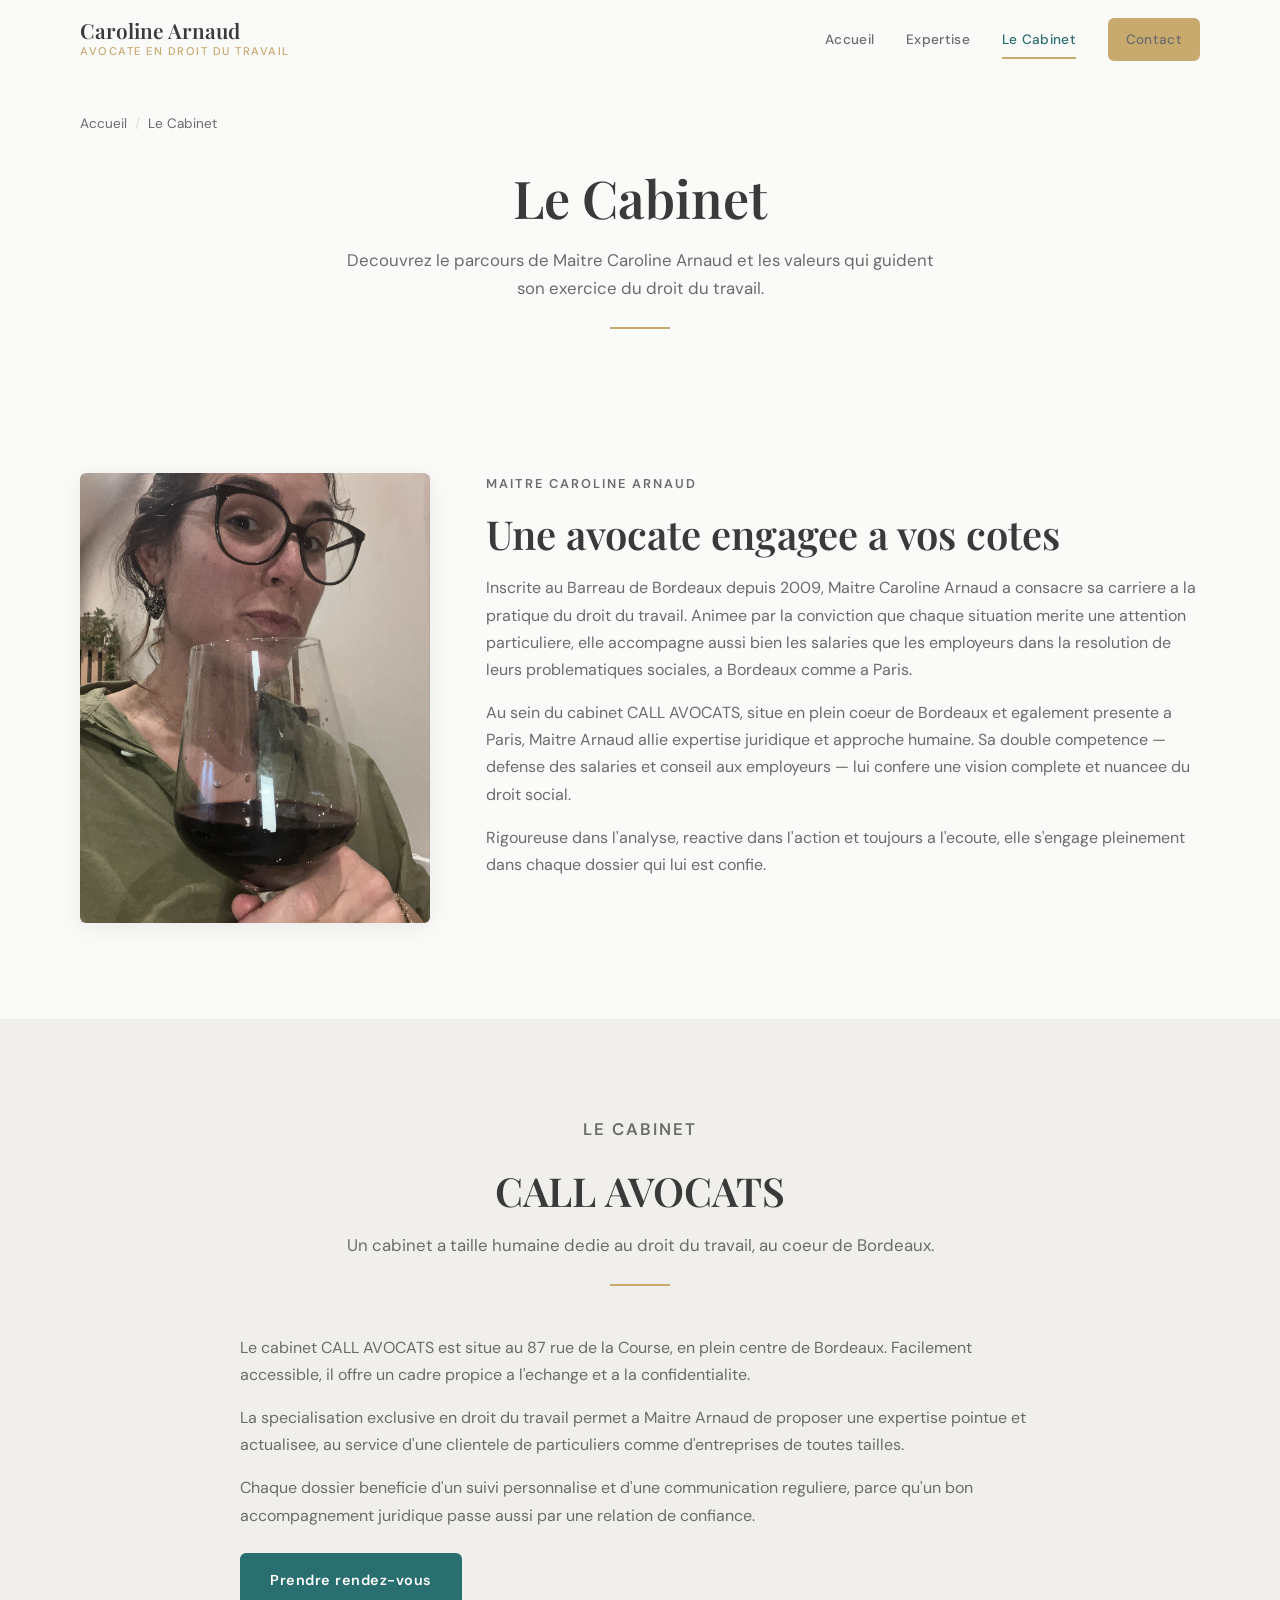
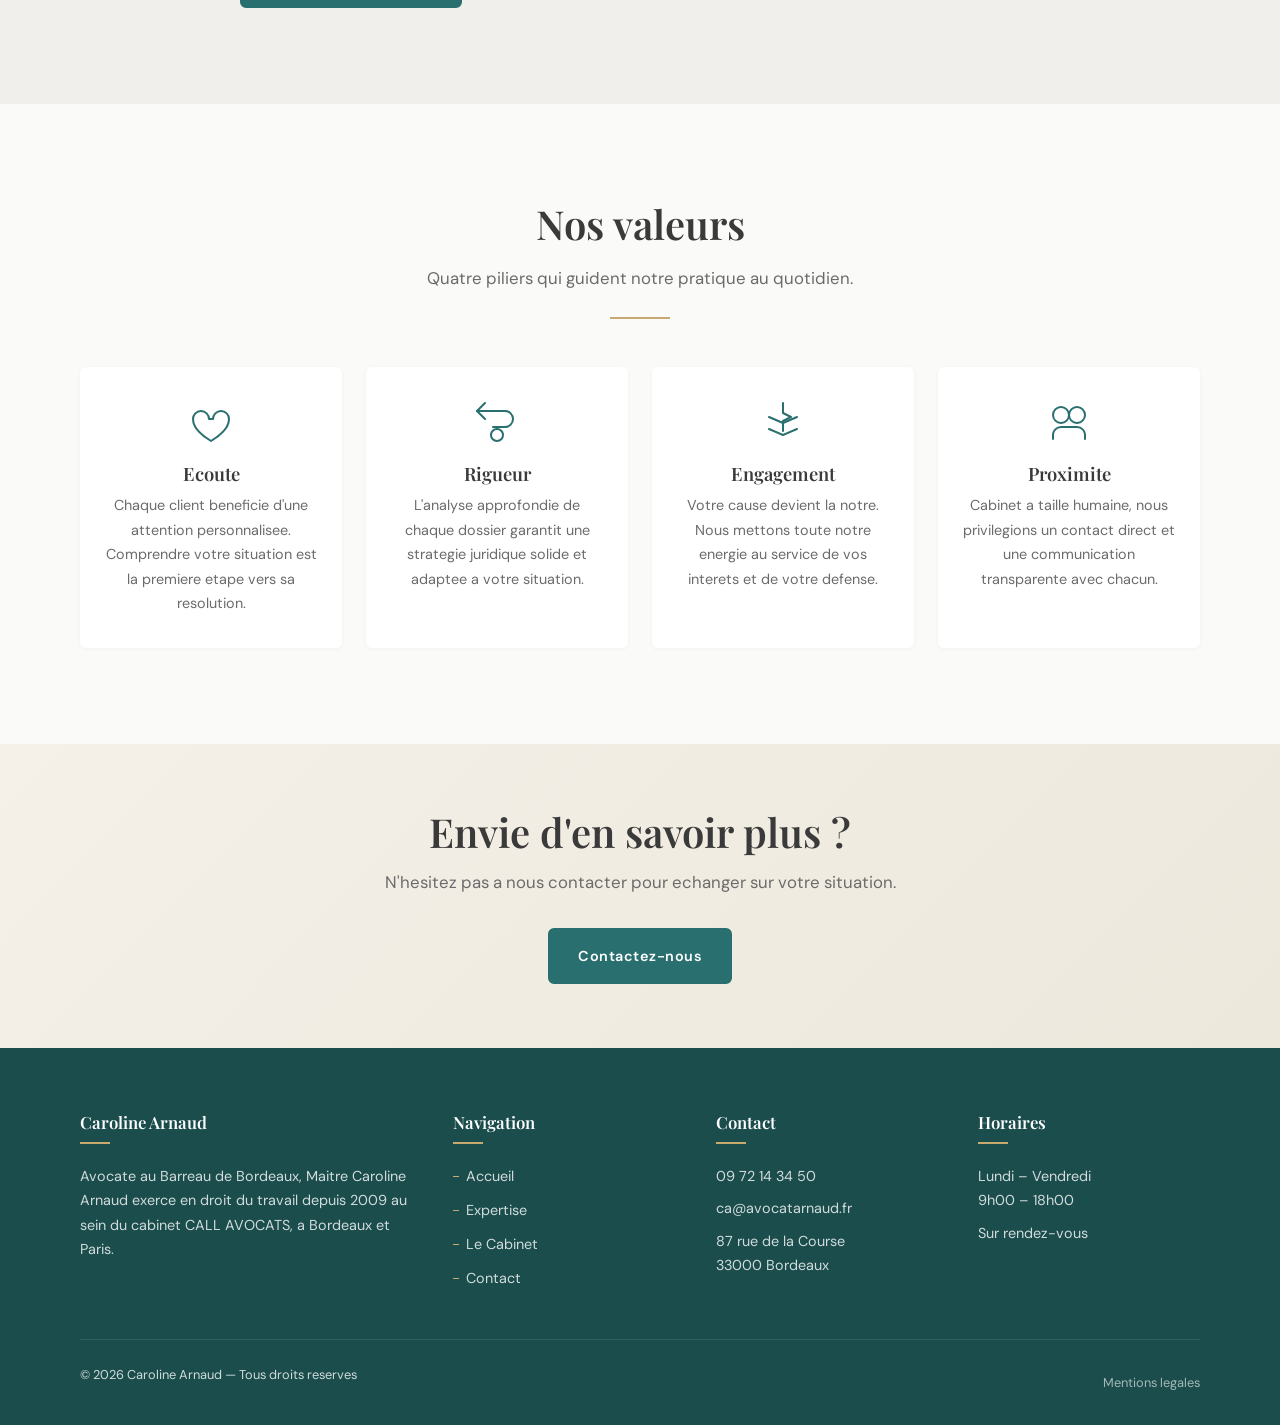
==== cabinet.html @ 1043f203 "feat: complete website for Caroline Arnaud, avocate - 5-page responsive static site (HTML/CSS/JS) - " ====
<!DOCTYPE html>
<html lang="fr">
<head>
  <meta charset="UTF-8">
  <meta name="viewport" content="width=device-width, initial-scale=1.0">
  <meta name="description" content="Decouvrez le cabinet CALL AVOCATS et Maitre Caroline Arnaud, avocate en droit du travail a Bordeaux et Paris depuis 2009.">
  <title>Le Cabinet — Caroline Arnaud | Avocate droit du travail Bordeaux &amp; Paris</title>
  <link rel="preconnect" href="https://fonts.googleapis.com">
  <link rel="preconnect" href="https://fonts.gstatic.com" crossorigin>
  <link href="https://fonts.googleapis.com/css2?family=DM+Sans:ital,opsz,wght@0,9..40,400;0,9..40,500;0,9..40,600;1,9..40,400&family=Playfair+Display:wght@400;500;600;700&display=swap" rel="stylesheet">
  <link rel="stylesheet" href="css/style.css">
</head>
<body>

  <!-- HEADER -->
  <header class="header" id="header">
    <div class="header__inner">
      <a href="index.html" class="header__logo">
        <span class="header__logo-name">Caroline Arnaud</span>
        <span class="header__logo-title">Avocate en droit du travail</span>
      </a>
      <nav class="nav">
        <a href="index.html" class="nav__link">Accueil</a>
        <a href="expertise.html" class="nav__link">Expertise</a>
        <a href="cabinet.html" class="nav__link nav__link--active">Le Cabinet</a>
        <a href="contact.html" class="nav__link nav__cta btn btn--accent btn--small">Contact</a>
      </nav>
      <button class="burger" id="burger" aria-label="Menu">
        <span class="burger__line"></span>
        <span class="burger__line"></span>
        <span class="burger__line"></span>
      </button>
    </div>
  </header>

  <!-- MOBILE NAV -->
  <div class="mobile-nav" id="mobile-nav">
    <a href="index.html" class="mobile-nav__link">Accueil</a>
    <a href="expertise.html" class="mobile-nav__link">Expertise</a>
    <a href="cabinet.html" class="mobile-nav__link">Le Cabinet</a>
    <a href="contact.html" class="mobile-nav__link">Contact</a>
    <div class="mobile-nav__contact">
      <p>09 72 14 34 50</p>
      <a href="mailto:ca@avocatarnaud.fr">ca@avocatarnaud.fr</a>
    </div>
  </div>

  <!-- BREADCRUMB -->
  <div class="breadcrumb">
    <div class="container">
      <div class="breadcrumb__inner">
        <a href="index.html" class="breadcrumb__link">Accueil</a>
        <span class="breadcrumb__sep">/</span>
        <span>Le Cabinet</span>
      </div>
    </div>
  </div>

  <!-- PAGE HEADER -->
  <div class="page-header">
    <div class="container">
      <h1>Le Cabinet</h1>
      <p>Decouvrez le parcours de Maitre Caroline Arnaud et les valeurs qui guident son exercice du droit du travail.</p>
    </div>
  </div>

  <!-- BIO -->
  <section class="section">
    <div class="container">
      <div class="bio animate">
        <div class="bio__image">
          <img src="img/caroline-arnaud.jpg" alt="Maitre Caroline Arnaud, avocate en droit du travail a Bordeaux" loading="lazy">
        </div>
        <div class="bio__content">
          <p class="label">Maitre Caroline Arnaud</p>
          <h2>Une avocate engagee a vos cotes</h2>
          <p>Inscrite au Barreau de Bordeaux depuis 2009, Maitre Caroline Arnaud a consacre sa carriere a la pratique du droit du travail. Animee par la conviction que chaque situation merite une attention particuliere, elle accompagne aussi bien les salaries que les employeurs dans la resolution de leurs problematiques sociales, a Bordeaux comme a Paris.</p>
          <p>Au sein du cabinet CALL AVOCATS, situe en plein coeur de Bordeaux et egalement presente a Paris, Maitre Arnaud allie expertise juridique et approche humaine. Sa double competence &mdash; defense des salaries et conseil aux employeurs &mdash; lui confere une vision complete et nuancee du droit social.</p>
          <p>Rigoureuse dans l'analyse, reactive dans l'action et toujours a l'ecoute, elle s'engage pleinement dans chaque dossier qui lui est confie.</p>
        </div>
      </div>
    </div>
  </section>

  <!-- CABINET -->
  <section class="section section--alt">
    <div class="container">
      <div class="section-title">
        <p class="label">Le cabinet</p>
        <h2>CALL AVOCATS</h2>
        <p>Un cabinet a taille humaine dedie au droit du travail, au coeur de Bordeaux.</p>
      </div>
      <div class="bio animate" style="max-width: 800px; margin: 0 auto;">
        <div class="bio__content" style="grid-column: 1 / -1;">
          <p>Le cabinet CALL AVOCATS est situe au 87 rue de la Course, en plein centre de Bordeaux. Facilement accessible, il offre un cadre propice a l'echange et a la confidentialite.</p>
          <p>La specialisation exclusive en droit du travail permet a Maitre Arnaud de proposer une expertise pointue et actualisee, au service d'une clientele de particuliers comme d'entreprises de toutes tailles.</p>
          <p>Chaque dossier beneficie d'un suivi personnalise et d'une communication reguliere, parce qu'un bon accompagnement juridique passe aussi par une relation de confiance.</p>
          <div style="margin-top: 1.5rem;">
            <a href="contact.html" class="btn btn--primary">Prendre rendez-vous</a>
          </div>
        </div>
      </div>
    </div>
  </section>

  <!-- VALEURS -->
  <section class="section">
    <div class="container">
      <div class="section-title">
        <h2>Nos valeurs</h2>
        <p>Quatre piliers qui guident notre pratique au quotidien.</p>
      </div>
      <div class="values-grid">

        <div class="value-card animate">
          <div class="value-card__icon">
            <svg viewBox="0 0 48 48" fill="none" stroke="currentColor" stroke-width="2" stroke-linecap="round" stroke-linejoin="round"><path d="M24 42C14 36 6 28 6 20a8 8 0 0116 0h4a8 8 0 0116 0c0 8-8 16-18 22z"/></svg>
          </div>
          <h3>Ecoute</h3>
          <p>Chaque client beneficie d'une attention personnalisee. Comprendre votre situation est la premiere etape vers sa resolution.</p>
        </div>

        <div class="value-card animate animate--delay-1">
          <div class="value-card__icon">
            <svg viewBox="0 0 48 48" fill="none" stroke="currentColor" stroke-width="2" stroke-linecap="round" stroke-linejoin="round"><path d="M12 4l-8 8 8 8"/><path d="M4 12h28a8 8 0 010 16H20"/><circle cx="24" cy="36" r="6"/><path d="M24 30v-2"/></svg>
          </div>
          <h3>Rigueur</h3>
          <p>L'analyse approfondie de chaque dossier garantit une strategie juridique solide et adaptee a votre situation.</p>
        </div>

        <div class="value-card animate animate--delay-2">
          <div class="value-card__icon">
            <svg viewBox="0 0 48 48" fill="none" stroke="currentColor" stroke-width="2" stroke-linecap="round" stroke-linejoin="round"><path d="M24 4v10l8 4-8 4v10"/><path d="M10 18l14 6 14-6"/><path d="M10 30l14 6 14-6"/></svg>
          </div>
          <h3>Engagement</h3>
          <p>Votre cause devient la notre. Nous mettons toute notre energie au service de vos interets et de votre defense.</p>
        </div>

        <div class="value-card animate animate--delay-3">
          <div class="value-card__icon">
            <svg viewBox="0 0 48 48" fill="none" stroke="currentColor" stroke-width="2" stroke-linecap="round" stroke-linejoin="round"><circle cx="16" cy="16" r="8"/><circle cx="32" cy="16" r="8"/><path d="M8 40v-4a8 8 0 018-8h16a8 8 0 018 8v4"/></svg>
          </div>
          <h3>Proximite</h3>
          <p>Cabinet a taille humaine, nous privilegions un contact direct et une communication transparente avec chacun.</p>
        </div>

      </div>
    </div>
  </section>

  <!-- CTA BANNER -->
  <section class="cta-banner">
    <div class="container">
      <h2>Envie d'en savoir plus ?</h2>
      <p>N'hesitez pas a nous contacter pour echanger sur votre situation.</p>
      <a href="contact.html" class="btn btn--primary">Contactez-nous</a>
    </div>
  </section>

  <!-- FOOTER -->
  <footer class="footer">
    <div class="container">
      <div class="footer__grid">
        <div class="footer__col">
          <h4>Caroline Arnaud</h4>
          <p>Avocate au Barreau de Bordeaux, Maitre Caroline Arnaud exerce en droit du travail depuis 2009 au sein du cabinet CALL AVOCATS, a Bordeaux et Paris.</p>
        </div>
        <div class="footer__col">
          <h4>Navigation</h4>
          <div class="footer__links">
            <a href="index.html">Accueil</a>
            <a href="expertise.html">Expertise</a>
            <a href="cabinet.html">Le Cabinet</a>
            <a href="contact.html">Contact</a>
          </div>
        </div>
        <div class="footer__col">
          <h4>Contact</h4>
          <p><a href="tel:0972143450">09 72 14 34 50</a></p>
          <p><a href="mailto:ca@avocatarnaud.fr">ca@avocatarnaud.fr</a></p>
          <p>87 rue de la Course<br>33000 Bordeaux</p>
        </div>
        <div class="footer__col">
          <h4>Horaires</h4>
          <p>Lundi &ndash; Vendredi<br>9h00 &ndash; 18h00</p>
          <p>Sur rendez-vous</p>
        </div>
      </div>
      <div class="footer__bottom">
        <p>&copy; 2026 Caroline Arnaud &mdash; Tous droits reserves</p>
        <a href="mentions-legales.html">Mentions legales</a>
      </div>
    </div>
  </footer>

  <!-- MOBILE CTA -->
  <a href="tel:0972143450" class="mobile-cta" aria-label="Appeler">
    <svg viewBox="0 0 24 24" fill="none" stroke="currentColor" stroke-width="2" stroke-linecap="round" stroke-linejoin="round"><path d="M22 16.92v3a2 2 0 01-2.18 2 19.79 19.79 0 01-8.63-3.07 19.5 19.5 0 01-6-6 19.79 19.79 0 01-3.07-8.67A2 2 0 014.11 2h3a2 2 0 012 1.72c.127.96.361 1.903.7 2.81a2 2 0 01-.45 2.11L8.09 9.91a16 16 0 006 6l1.27-1.27a2 2 0 012.11-.45c.907.339 1.85.573 2.81.7A2 2 0 0122 16.92z"/></svg>
    Appeler
  </a>

  <script src="js/main.js"></script>
</body>
</html>
---- css/style.css ----
/* ============================================================
   CAROLINE ARNAUD — AVOCATE EN DROIT DU TRAVAIL
   Site vitrine — CSS Foundation
   ============================================================ */

/* --- Custom Properties --- */
:root {
  --color-primary: #2A6F6F;
  --color-primary-dark: #1b4d4d;
  --color-primary-light: #3a8f8f;
  --color-accent: #C8A96E;
  --color-accent-light: #d9c49a;
  --color-bg: #FAFAF8;
  --color-bg-alt: #F0EFEB;
  --color-bg-warm: #F5F0E8;
  --color-text: #3A3A3A;
  --color-text-light: #6B6B6B;
  --color-white: #FFFFFF;
  --color-border: #E0DDD6;

  --font-heading: 'Playfair Display', 'Georgia', serif;
  --font-body: 'DM Sans', 'Helvetica Neue', sans-serif;

  --header-height: 80px;
  --max-width: 1200px;
  --radius: 6px;
  --shadow-sm: 0 1px 4px rgba(0,0,0,0.04);
  --shadow-md: 0 4px 24px rgba(0,0,0,0.07);
  --shadow-lg: 0 12px 48px rgba(0,0,0,0.10);
  --transition: 0.3s cubic-bezier(.4,0,.2,1);
}

/* --- Reset --- */
*, *::before, *::after { box-sizing: border-box; margin: 0; padding: 0; }
html { scroll-behavior: smooth; -webkit-text-size-adjust: 100%; }
body {
  font-family: var(--font-body);
  font-size: 1rem;
  line-height: 1.7;
  color: var(--color-text);
  background: var(--color-bg);
  -webkit-font-smoothing: antialiased;
  -moz-osx-font-smoothing: grayscale;
  overflow-x: hidden;
}
img { max-width: 100%; height: auto; display: block; }
a { color: var(--color-primary); text-decoration: none; transition: color var(--transition); }
a:hover { color: var(--color-primary-dark); }
ul, ol { list-style: none; }
button { font-family: inherit; cursor: pointer; border: none; background: none; }

::selection {
  background: var(--color-primary);
  color: var(--color-white);
}

/* --- Container --- */
.container {
  width: 100%;
  max-width: var(--max-width);
  margin: 0 auto;
  padding: 0 1.25rem;
}

/* --- Typography --- */
h1, h2, h3, h4 {
  font-family: var(--font-heading);
  font-weight: 600;
  line-height: 1.2;
  color: var(--color-text);
}
h1 { font-size: clamp(2rem, 5vw, 3.25rem); }
h2 { font-size: clamp(1.6rem, 4vw, 2.5rem); }
h3 { font-size: clamp(1.15rem, 2.5vw, 1.4rem); }
h4 { font-size: 1.1rem; }
p { margin-bottom: 1rem; }
.label {
  font-family: var(--font-body);
  font-size: 0.8rem;
  font-weight: 600;
  letter-spacing: 2px;
  text-transform: uppercase;
  color: var(--color-accent);
}

/* --- Section Title with Gold Line --- */
.section-title {
  text-align: center;
  margin-bottom: 3rem;
}
.section-title h2 {
  margin-bottom: 1rem;
}
.section-title::after {
  content: '';
  display: block;
  width: 60px;
  height: 2px;
  background: var(--color-accent);
  margin: 0 auto;
}
.section-title p {
  color: var(--color-text-light);
  max-width: 600px;
  margin: 0 auto 1.5rem;
  font-size: 1.05rem;
}
.section-title--left {
  text-align: left;
}
.section-title--left::after {
  margin: 0;
}

/* --- Buttons --- */
.btn {
  display: inline-flex;
  align-items: center;
  gap: 0.5rem;
  padding: 0.85rem 1.75rem;
  font-family: var(--font-body);
  font-size: 0.9rem;
  font-weight: 600;
  letter-spacing: 0.5px;
  border-radius: var(--radius);
  transition: all var(--transition);
  border: 2px solid transparent;
  white-space: nowrap;
}
.btn--primary {
  background: var(--color-primary);
  color: var(--color-white);
  border-color: var(--color-primary);
}
.btn--primary:hover {
  background: var(--color-primary-dark);
  border-color: var(--color-primary-dark);
  color: var(--color-white);
  transform: translateY(-2px);
  box-shadow: var(--shadow-md);
}
.btn--secondary {
  background: transparent;
  color: var(--color-primary);
  border-color: var(--color-primary);
}
.btn--secondary:hover {
  background: var(--color-primary);
  color: var(--color-white);
  transform: translateY(-2px);
}
.btn--accent {
  background: var(--color-accent);
  color: var(--color-white);
  border-color: var(--color-accent);
}
.btn--accent:hover {
  background: #b8974f;
  border-color: #b8974f;
  color: var(--color-white);
  transform: translateY(-2px);
  box-shadow: var(--shadow-md);
}
.btn--small {
  padding: 0.6rem 1.25rem;
  font-size: 0.8rem;
}

/* ============================================================
   HEADER & NAVIGATION
   ============================================================ */
.header {
  position: fixed;
  top: 0;
  left: 0;
  right: 0;
  z-index: 1000;
  height: var(--header-height);
  background: rgba(250, 250, 248, 0.95);
  backdrop-filter: blur(12px);
  -webkit-backdrop-filter: blur(12px);
  border-bottom: 1px solid transparent;
  transition: all var(--transition);
}
.header--scrolled {
  border-bottom-color: var(--color-border);
  box-shadow: var(--shadow-sm);
}
.header__inner {
  display: flex;
  align-items: center;
  justify-content: space-between;
  height: 100%;
  max-width: var(--max-width);
  margin: 0 auto;
  padding: 0 1.25rem;
}
.header__logo {
  display: flex;
  flex-direction: column;
  text-decoration: none;
}
.header__logo-name {
  font-family: var(--font-heading);
  font-size: 1.3rem;
  font-weight: 600;
  color: var(--color-text);
  line-height: 1.2;
}
.header__logo-title {
  font-size: 0.7rem;
  font-weight: 500;
  color: var(--color-accent);
  letter-spacing: 1.5px;
  text-transform: uppercase;
}

/* Desktop Nav */
.nav {
  display: none;
  align-items: center;
  gap: 0;
}
.nav__link {
  padding: 0.5rem 1rem;
  font-size: 0.85rem;
  font-weight: 500;
  color: var(--color-text-light);
  letter-spacing: 0.3px;
  position: relative;
  transition: color var(--transition);
}
.nav__link::after {
  content: '';
  position: absolute;
  bottom: 0;
  left: 1rem;
  right: 1rem;
  height: 2px;
  background: var(--color-accent);
  transform: scaleX(0);
  transition: transform var(--transition);
}
.nav__link:hover,
.nav__link--active {
  color: var(--color-primary);
}
.nav__link:hover::after,
.nav__link--active::after {
  transform: scaleX(1);
}
.nav__cta {
  margin-left: 1rem;
}

/* Burger */
.burger {
  display: flex;
  flex-direction: column;
  justify-content: center;
  gap: 5px;
  width: 28px;
  height: 28px;
  cursor: pointer;
  z-index: 1001;
}
.burger__line {
  width: 100%;
  height: 2px;
  background: var(--color-text);
  border-radius: 2px;
  transition: all var(--transition);
  transform-origin: center;
}
.burger--open .burger__line:nth-child(1) {
  transform: translateY(7px) rotate(45deg);
}
.burger--open .burger__line:nth-child(2) {
  opacity: 0;
}
.burger--open .burger__line:nth-child(3) {
  transform: translateY(-7px) rotate(-45deg);
}

/* Mobile Nav Overlay */
.mobile-nav {
  position: fixed;
  top: 0;
  left: 0;
  right: 0;
  bottom: 0;
  background: rgba(250, 250, 248, 0.98);
  backdrop-filter: blur(20px);
  -webkit-backdrop-filter: blur(20px);
  z-index: 999;
  display: flex;
  flex-direction: column;
  align-items: center;
  justify-content: center;
  gap: 2rem;
  opacity: 0;
  visibility: hidden;
  transition: all 0.4s ease;
}
.mobile-nav--open {
  opacity: 1;
  visibility: visible;
}
.mobile-nav__link {
  font-family: var(--font-heading);
  font-size: 1.8rem;
  color: var(--color-text);
  font-weight: 500;
  transition: color var(--transition);
  opacity: 0;
  transform: translateY(20px);
}
.mobile-nav--open .mobile-nav__link {
  opacity: 1;
  transform: translateY(0);
  transition: opacity 0.4s ease, transform 0.4s ease, color 0.2s ease;
}
.mobile-nav--open .mobile-nav__link:nth-child(1) { transition-delay: 0.1s; }
.mobile-nav--open .mobile-nav__link:nth-child(2) { transition-delay: 0.15s; }
.mobile-nav--open .mobile-nav__link:nth-child(3) { transition-delay: 0.2s; }
.mobile-nav--open .mobile-nav__link:nth-child(4) { transition-delay: 0.25s; }
.mobile-nav--open .mobile-nav__link:nth-child(5) { transition-delay: 0.3s; }
.mobile-nav__link:hover {
  color: var(--color-primary);
}
.mobile-nav__contact {
  margin-top: 1rem;
  text-align: center;
}
.mobile-nav__contact p {
  font-size: 0.9rem;
  color: var(--color-text-light);
  margin-bottom: 0.5rem;
}
.mobile-nav__contact a {
  color: var(--color-primary);
  font-weight: 600;
}

/* ============================================================
   HERO
   ============================================================ */
.hero {
  min-height: 100vh;
  min-height: 100dvh;
  display: flex;
  align-items: center;
  padding-top: var(--header-height);
  background: linear-gradient(160deg, var(--color-bg) 0%, #f3f1ec 100%);
  position: relative;
  overflow: hidden;
}
.hero::before {
  content: '';
  position: absolute;
  top: 0;
  right: 0;
  width: 40%;
  height: 100%;
  background: var(--color-bg-alt);
  opacity: 0.5;
  clip-path: polygon(30% 0, 100% 0, 100% 100%, 0% 100%);
  display: none;
}
.hero__inner {
  display: flex;
  flex-direction: column;
  gap: 2.5rem;
  padding: 3rem 0;
  width: 100%;
  max-width: var(--max-width);
  margin: 0 auto;
  padding-left: 1.25rem;
  padding-right: 1.25rem;
}
.hero__content {
  max-width: 600px;
}
.hero__label {
  margin-bottom: 1.25rem;
}
.hero__title {
  margin-bottom: 1.25rem;
  color: var(--color-text);
}
.hero__title span {
  color: var(--color-primary);
}
.hero__subtitle {
  font-size: 1.1rem;
  line-height: 1.8;
  color: var(--color-text-light);
  margin-bottom: 2rem;
  max-width: 520px;
}
.hero__actions {
  display: flex;
  flex-wrap: wrap;
  gap: 1rem;
}
.hero__image {
  position: relative;
  max-width: 400px;
  width: 100%;
  margin: 0 auto;
}
.hero__image img {
  width: 100%;
  height: 450px;
  object-fit: cover;
  border-radius: var(--radius);
  box-shadow: var(--shadow-lg);
}
.hero__image::after {
  content: '';
  position: absolute;
  bottom: -12px;
  right: -12px;
  width: 100%;
  height: 100%;
  border: 2px solid var(--color-accent);
  border-radius: var(--radius);
  z-index: -1;
}

/* ============================================================
   SECTIONS
   ============================================================ */
.section {
  padding: 5rem 0;
}
.section--alt {
  background: var(--color-bg-alt);
}
.section--dark {
  background: var(--color-primary-dark);
  color: var(--color-white);
}
.section--dark h2,
.section--dark h3,
.section--dark h4 {
  color: var(--color-white);
}
.section--warm {
  background: var(--color-bg-warm);
}

/* --- Cards Grid --- */
.cards-grid {
  display: grid;
  grid-template-columns: 1fr;
  gap: 1.5rem;
}
.card {
  background: var(--color-white);
  border-radius: var(--radius);
  padding: 2rem;
  border-top: 3px solid var(--color-accent);
  box-shadow: var(--shadow-sm);
  transition: all var(--transition);
}
.card:hover {
  transform: translateY(-4px);
  box-shadow: var(--shadow-md);
}
.card__icon {
  width: 48px;
  height: 48px;
  margin-bottom: 1.25rem;
  color: var(--color-primary);
}
.card__icon svg {
  width: 100%;
  height: 100%;
}
.card__title {
  margin-bottom: 0.75rem;
}
.card__text {
  color: var(--color-text-light);
  font-size: 0.95rem;
  margin-bottom: 0;
}
.card__link {
  display: inline-flex;
  align-items: center;
  gap: 0.35rem;
  margin-top: 1rem;
  font-size: 0.85rem;
  font-weight: 600;
  color: var(--color-primary);
}
.card__link:hover {
  gap: 0.6rem;
}
.card__link svg {
  width: 16px;
  height: 16px;
  transition: transform var(--transition);
}
.card__link:hover svg {
  transform: translateX(3px);
}

/* --- Stats Band --- */
.stats {
  display: grid;
  grid-template-columns: 1fr;
  gap: 2rem;
  text-align: center;
  padding: 3rem 0;
}
.stat {
  padding: 1rem;
}
.stat__number {
  font-family: var(--font-heading);
  font-size: 2.5rem;
  font-weight: 700;
  color: var(--color-accent);
  line-height: 1;
  margin-bottom: 0.5rem;
}
.stat__label {
  font-size: 0.9rem;
  color: rgba(255,255,255,0.8);
  font-weight: 500;
}

/* --- Quote --- */
.quote {
  text-align: center;
  max-width: 700px;
  margin: 0 auto;
  padding: 2rem 0;
}
.quote__icon {
  font-family: var(--font-heading);
  font-size: 4rem;
  color: var(--color-accent);
  line-height: 1;
  opacity: 0.6;
}
.quote__text {
  font-family: var(--font-heading);
  font-size: clamp(1.1rem, 2.5vw, 1.35rem);
  font-style: italic;
  line-height: 1.7;
  color: var(--color-text);
  margin-bottom: 1.5rem;
}
.quote__author {
  font-size: 0.9rem;
  font-weight: 600;
  color: var(--color-primary);
}
.quote__author::before {
  content: '';
  display: inline-block;
  width: 30px;
  height: 2px;
  background: var(--color-accent);
  vertical-align: middle;
  margin-right: 0.75rem;
}

/* --- CTA Banner --- */
.cta-banner {
  text-align: center;
  padding: 4rem 1.25rem;
  background: linear-gradient(135deg, var(--color-bg-warm) 0%, #ede8dc 100%);
}
.cta-banner h2 {
  margin-bottom: 0.75rem;
}
.cta-banner p {
  color: var(--color-text-light);
  margin-bottom: 2rem;
  font-size: 1.05rem;
}

/* ============================================================
   BREADCRUMB
   ============================================================ */
.breadcrumb {
  padding: calc(var(--header-height) + 2rem) 0 0;
}
.breadcrumb__inner {
  display: flex;
  align-items: center;
  gap: 0.5rem;
  font-size: 0.85rem;
  color: var(--color-text-light);
}
.breadcrumb__link {
  color: var(--color-text-light);
}
.breadcrumb__link:hover {
  color: var(--color-primary);
}
.breadcrumb__sep {
  color: var(--color-border);
}

/* ============================================================
   PAGE HEADER (inner pages)
   ============================================================ */
.page-header {
  padding: 2rem 0 3rem;
  text-align: center;
}
.page-header h1 {
  margin-bottom: 1rem;
}
.page-header p {
  max-width: 600px;
  margin: 0 auto;
  color: var(--color-text-light);
  font-size: 1.05rem;
}
.page-header::after {
  content: '';
  display: block;
  width: 60px;
  height: 2px;
  background: var(--color-accent);
  margin: 1.5rem auto 0;
}

/* ============================================================
   EXPERTISE PAGE
   ============================================================ */
.expertise-section {
  padding: 3rem 0;
}
.expertise-section + .expertise-section {
  border-top: 1px solid var(--color-border);
}
.expertise-section__header {
  margin-bottom: 2rem;
}
.expertise-section__header h2 {
  font-size: clamp(1.4rem, 3vw, 1.8rem);
  margin-bottom: 0.75rem;
}
.expertise-section__header p {
  color: var(--color-text-light);
  max-width: 600px;
}
.expertise-list {
  display: grid;
  grid-template-columns: 1fr;
  gap: 1rem;
}
.expertise-item {
  display: flex;
  align-items: flex-start;
  gap: 1rem;
  padding: 1.25rem;
  background: var(--color-white);
  border-radius: var(--radius);
  border-left: 3px solid var(--color-accent);
  transition: all var(--transition);
}
.expertise-item:hover {
  box-shadow: var(--shadow-sm);
  transform: translateX(4px);
}
.expertise-item__icon {
  flex-shrink: 0;
  width: 20px;
  height: 20px;
  margin-top: 2px;
  color: var(--color-primary);
}
.expertise-item__text h4 {
  margin-bottom: 0.25rem;
  font-family: var(--font-body);
  font-weight: 600;
}
.expertise-item__text p {
  font-size: 0.9rem;
  color: var(--color-text-light);
  margin-bottom: 0;
}

/* ============================================================
   CABINET PAGE
   ============================================================ */
.bio {
  display: grid;
  grid-template-columns: 1fr;
  gap: 2.5rem;
  align-items: start;
}
.bio__image img {
  width: 100%;
  max-width: 380px;
  height: 450px;
  object-fit: cover;
  border-radius: var(--radius);
  box-shadow: var(--shadow-md);
}
.bio__content h2 {
  margin-bottom: 1rem;
}
.bio__content p {
  color: var(--color-text-light);
  margin-bottom: 1rem;
}

.values-grid {
  display: grid;
  grid-template-columns: 1fr;
  gap: 1.5rem;
}
.value-card {
  text-align: center;
  padding: 2rem 1.5rem;
  background: var(--color-white);
  border-radius: var(--radius);
  box-shadow: var(--shadow-sm);
  transition: all var(--transition);
}
.value-card:hover {
  transform: translateY(-3px);
  box-shadow: var(--shadow-md);
}
.value-card__icon {
  width: 48px;
  height: 48px;
  margin: 0 auto 1rem;
  color: var(--color-primary);
}
.value-card__icon svg {
  width: 100%;
  height: 100%;
}
.value-card h3 {
  margin-bottom: 0.5rem;
  font-size: 1.15rem;
}
.value-card p {
  font-size: 0.9rem;
  color: var(--color-text-light);
  margin-bottom: 0;
}

/* ============================================================
   CONTACT PAGE
   ============================================================ */
.contact-grid {
  display: grid;
  grid-template-columns: 1fr;
  gap: 3rem;
}
.contact-info {
  display: flex;
  flex-direction: column;
  gap: 1.5rem;
}
.contact-info__item {
  display: flex;
  align-items: flex-start;
  gap: 1rem;
}
.contact-info__icon {
  flex-shrink: 0;
  width: 24px;
  height: 24px;
  color: var(--color-primary);
  margin-top: 2px;
}
.contact-info__icon svg {
  width: 100%;
  height: 100%;
}
.contact-info__text h4 {
  font-family: var(--font-body);
  font-weight: 600;
  margin-bottom: 0.15rem;
}
.contact-info__text p {
  font-size: 0.9rem;
  color: var(--color-text-light);
  margin-bottom: 0;
}
.contact-info__text a {
  color: var(--color-primary);
  font-weight: 500;
}

/* --- Map --- */
.contact-map {
  margin-top: 2rem;
  border-radius: var(--radius);
  overflow: hidden;
  box-shadow: var(--shadow-sm);
  border: 1px solid var(--color-border);
}
.contact-map iframe {
  width: 100%;
  height: 300px;
  border: none;
  display: block;
}

/* ============================================================
   FORMS
   ============================================================ */
.form {
  display: flex;
  flex-direction: column;
  gap: 1.25rem;
}
.form__group {
  display: flex;
  flex-direction: column;
  gap: 0.35rem;
}
.form__label {
  font-size: 0.85rem;
  font-weight: 600;
  color: var(--color-text);
}
.form__input,
.form__select,
.form__textarea {
  width: 100%;
  padding: 0.8rem 1rem;
  font-family: var(--font-body);
  font-size: 0.95rem;
  color: var(--color-text);
  background: var(--color-white);
  border: 1px solid var(--color-border);
  border-radius: var(--radius);
  transition: all var(--transition);
  appearance: none;
}
.form__input:focus,
.form__select:focus,
.form__textarea:focus {
  outline: none;
  border-color: var(--color-primary);
  box-shadow: 0 0 0 3px rgba(42, 111, 111, 0.1);
}
.form__input::placeholder,
.form__textarea::placeholder {
  color: #b5b5b5;
}
.form__select {
  background-image: url("data:image/svg+xml,%3Csvg xmlns='http://www.w3.org/2000/svg' width='12' height='8' viewBox='0 0 12 8'%3E%3Cpath d='M1 1l5 5 5-5' stroke='%236B6B6B' stroke-width='1.5' fill='none'/%3E%3C/svg%3E");
  background-repeat: no-repeat;
  background-position: right 1rem center;
  padding-right: 2.5rem;
}
.form__textarea {
  min-height: 140px;
  resize: vertical;
}
.form__row {
  display: grid;
  grid-template-columns: 1fr;
  gap: 1.25rem;
}
.form__error {
  font-size: 0.8rem;
  color: #d94040;
  display: none;
}
.form__group--error .form__input,
.form__group--error .form__select,
.form__group--error .form__textarea {
  border-color: #d94040;
}
.form__group--error .form__error {
  display: block;
}
.form__success {
  padding: 1.25rem;
  background: #e8f5e8;
  border: 1px solid #a8d8a8;
  border-radius: var(--radius);
  color: #2d6a2d;
  font-weight: 500;
  text-align: center;
  display: none;
}
.form__success--visible {
  display: block;
}

/* ============================================================
   FOOTER
   ============================================================ */
.footer {
  background: var(--color-primary-dark);
  color: rgba(255,255,255,0.8);
  padding: 4rem 0 0;
}
.footer__grid {
  display: grid;
  grid-template-columns: 1fr;
  gap: 2.5rem;
  padding-bottom: 3rem;
}
.footer__col h4 {
  font-family: var(--font-heading);
  color: var(--color-white);
  font-size: 1.05rem;
  margin-bottom: 1.25rem;
  position: relative;
  padding-bottom: 0.75rem;
}
.footer__col h4::after {
  content: '';
  position: absolute;
  bottom: 0;
  left: 0;
  width: 30px;
  height: 2px;
  background: var(--color-accent);
}
.footer__col p {
  font-size: 0.9rem;
  line-height: 1.7;
  margin-bottom: 0.5rem;
}
.footer__col a {
  color: rgba(255,255,255,0.8);
  transition: color var(--transition);
}
.footer__col a:hover {
  color: var(--color-accent);
}
.footer__links {
  display: flex;
  flex-direction: column;
  gap: 0.6rem;
}
.footer__links a {
  font-size: 0.9rem;
  display: flex;
  align-items: center;
  gap: 0.4rem;
}
.footer__links a::before {
  content: '';
  width: 6px;
  height: 1px;
  background: var(--color-accent);
  transition: width var(--transition);
}
.footer__links a:hover::before {
  width: 14px;
}
.footer__bottom {
  border-top: 1px solid rgba(255,255,255,0.1);
  padding: 1.5rem 0;
  display: flex;
  flex-direction: column;
  gap: 0.75rem;
  align-items: center;
  text-align: center;
  font-size: 0.8rem;
}
.footer__bottom a {
  color: rgba(255,255,255,0.6);
}
.footer__bottom a:hover {
  color: var(--color-accent);
}

/* ============================================================
   MOBILE CTA (sticky call button)
   ============================================================ */
.mobile-cta {
  display: flex;
  position: fixed;
  bottom: 1rem;
  left: 50%;
  transform: translateX(-50%);
  z-index: 900;
  background: var(--color-primary);
  color: var(--color-white);
  padding: 0.8rem 1.5rem;
  border-radius: 50px;
  font-size: 0.85rem;
  font-weight: 600;
  align-items: center;
  gap: 0.5rem;
  box-shadow: var(--shadow-lg);
  transition: all var(--transition);
  text-decoration: none;
}
.mobile-cta:hover {
  background: var(--color-primary-dark);
  color: var(--color-white);
  transform: translateX(-50%) translateY(-2px);
}
.mobile-cta svg {
  width: 18px;
  height: 18px;
}

/* ============================================================
   MENTIONS LEGALES
   ============================================================ */
.legal-content {
  max-width: 800px;
  margin: 0 auto;
  padding: 2rem 0 4rem;
}
.legal-content h2 {
  font-size: 1.5rem;
  margin: 2.5rem 0 1rem;
  padding-bottom: 0.5rem;
  border-bottom: 1px solid var(--color-border);
}
.legal-content h2:first-child {
  margin-top: 0;
}
.legal-content p {
  color: var(--color-text-light);
}
.legal-content a {
  color: var(--color-primary);
  text-decoration: underline;
}

/* ============================================================
   ANIMATIONS
   ============================================================ */
@keyframes fadeInUp {
  from {
    opacity: 0;
    transform: translateY(30px);
  }
  to {
    opacity: 1;
    transform: translateY(0);
  }
}

.animate {
  opacity: 0;
  transform: translateY(30px);
  transition: opacity 0.6s ease, transform 0.6s ease;
}
.animate--visible {
  opacity: 1;
  transform: translateY(0);
}
.animate--delay-1 { transition-delay: 0.1s; }
.animate--delay-2 { transition-delay: 0.2s; }
.animate--delay-3 { transition-delay: 0.3s; }
.animate--delay-4 { transition-delay: 0.4s; }

/* Hero animations */
.hero__content {
  animation: fadeInUp 0.8s ease both;
}
.hero__image {
  animation: fadeInUp 0.8s ease 0.2s both;
}

/* ============================================================
   RESPONSIVE — TABLET (768px)
   ============================================================ */
@media (min-width: 768px) {
  .container { padding: 0 2rem; }
  .header__inner { padding: 0 2rem; }

  .nav { display: flex; }
  .burger { display: none; }
  .mobile-nav { display: none; }
  .mobile-cta { display: none; }

  .hero__inner {
    flex-direction: row;
    align-items: center;
    gap: 3rem;
    padding: 4rem 2rem;
  }
  .hero__content { flex: 1; }
  .hero__image {
    flex: 0 0 40%;
    max-width: 400px;
    margin: 0;
  }
  .hero::before { display: block; }

  .cards-grid { grid-template-columns: repeat(2, 1fr); }
  .stats { grid-template-columns: repeat(3, 1fr); }
  .values-grid { grid-template-columns: repeat(2, 1fr); }
  .expertise-list { grid-template-columns: repeat(2, 1fr); }
  .form__row { grid-template-columns: repeat(2, 1fr); }
  .contact-grid { grid-template-columns: 1fr 1fr; }
  .bio { grid-template-columns: 300px 1fr; }
  .footer__grid { grid-template-columns: repeat(2, 1fr); }
  .footer__bottom { flex-direction: row; justify-content: space-between; }
}

/* ============================================================
   RESPONSIVE — DESKTOP (1024px)
   ============================================================ */
@media (min-width: 1024px) {
  .section { padding: 6rem 0; }

  .hero__inner { gap: 4rem; padding: 5rem 2rem; }
  .hero__image { flex: 0 0 42%; }
  .hero__image img { height: 520px; }

  .cards-grid { grid-template-columns: repeat(3, 1fr); }
  .values-grid { grid-template-columns: repeat(4, 1fr); }
  .bio { grid-template-columns: 350px 1fr; gap: 3.5rem; }
  .footer__grid { grid-template-columns: 1.5fr 1fr 1fr 1fr; }

  .contact-map iframe { height: 400px; }
}

/* ============================================================
   RESPONSIVE — LARGE (1280px)
   ============================================================ */
@media (min-width: 1280px) {
  .container { padding: 0 2.5rem; }
  .header__inner { padding: 0 2.5rem; }
  .hero__inner { padding: 5rem 2.5rem; }
}

/* ============================================================
   ACCESSIBILITY
   ============================================================ */
@media (prefers-reduced-motion: reduce) {
  *, *::before, *::after {
    animation-duration: 0.01ms !important;
    animation-iteration-count: 1 !important;
    transition-duration: 0.01ms !important;
  }
  html { scroll-behavior: auto; }
}

*:focus-visible {
  outline: 2px solid var(--color-primary);
  outline-offset: 2px;
}

/* Screen reader only */
.sr-only {
  position: absolute;
  width: 1px;
  height: 1px;
  padding: 0;
  margin: -1px;
  overflow: hidden;
  clip: rect(0,0,0,0);
  white-space: nowrap;
  border: 0;
}
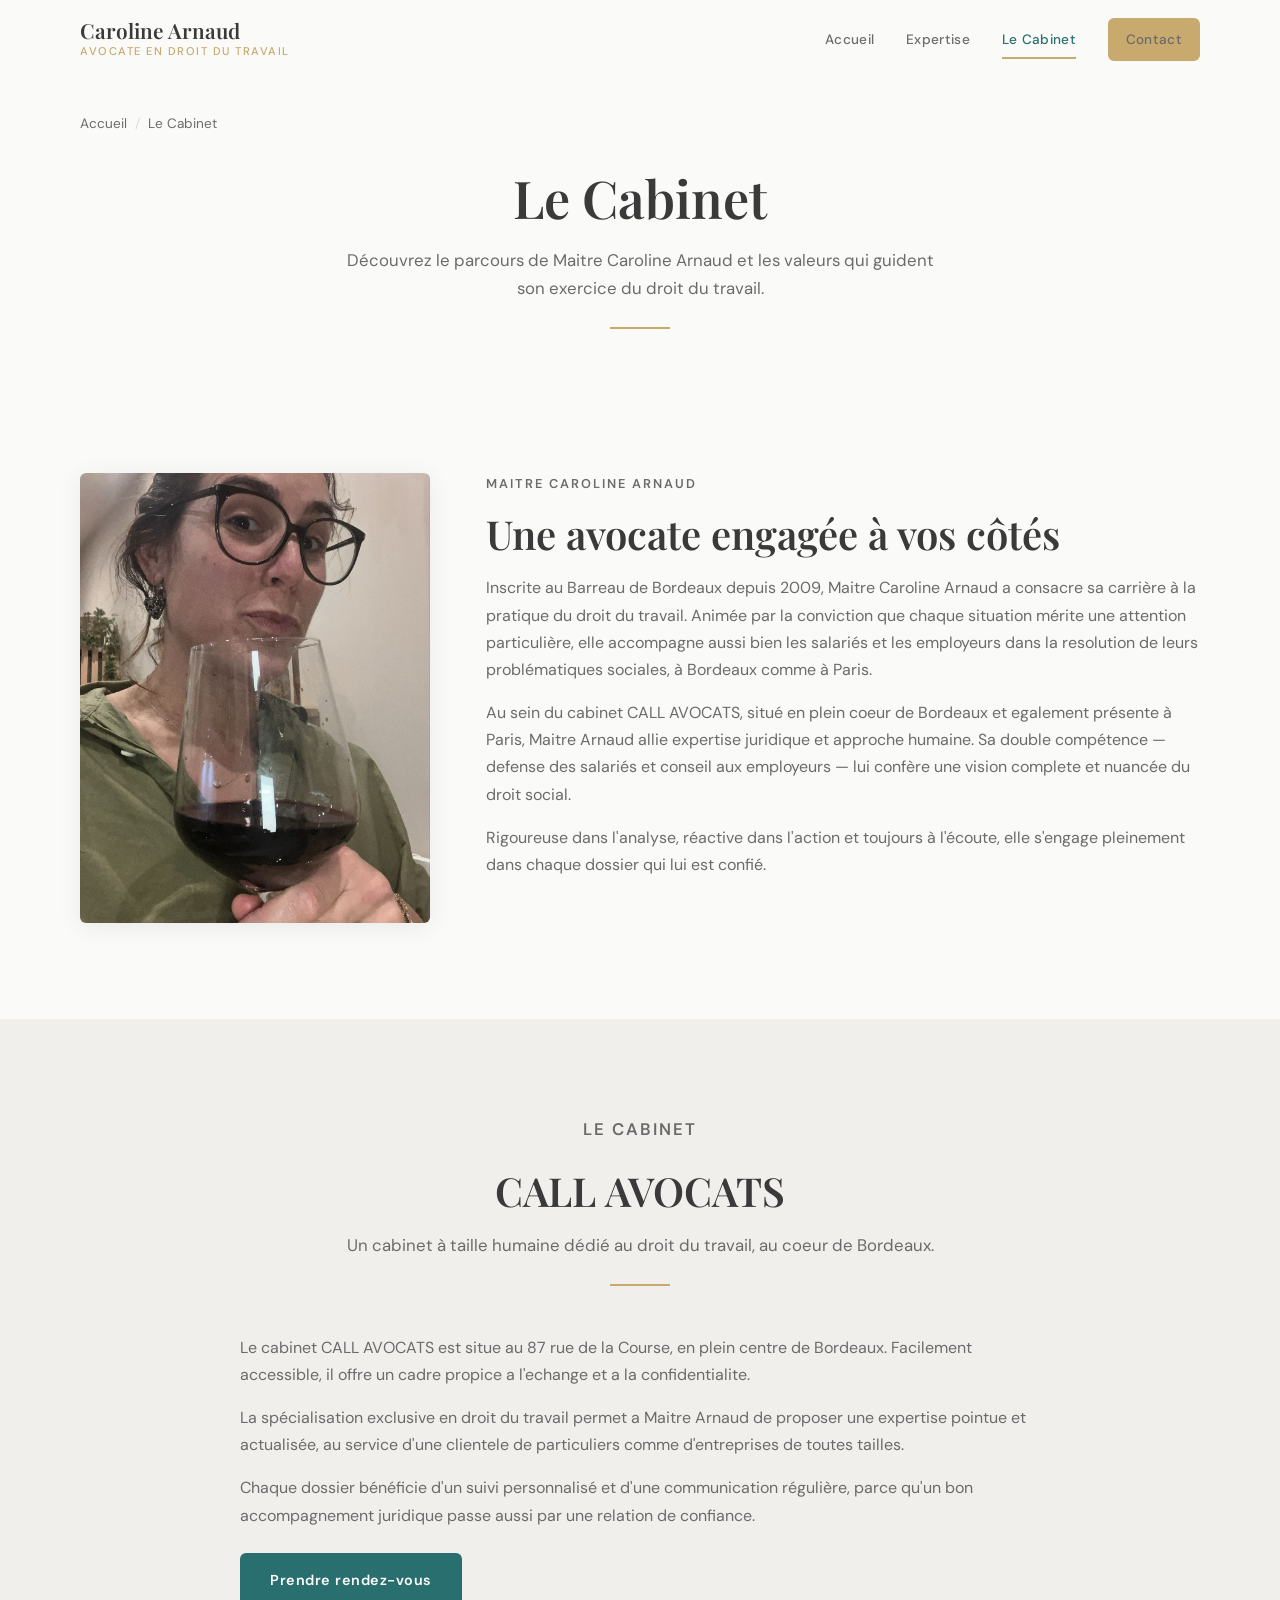
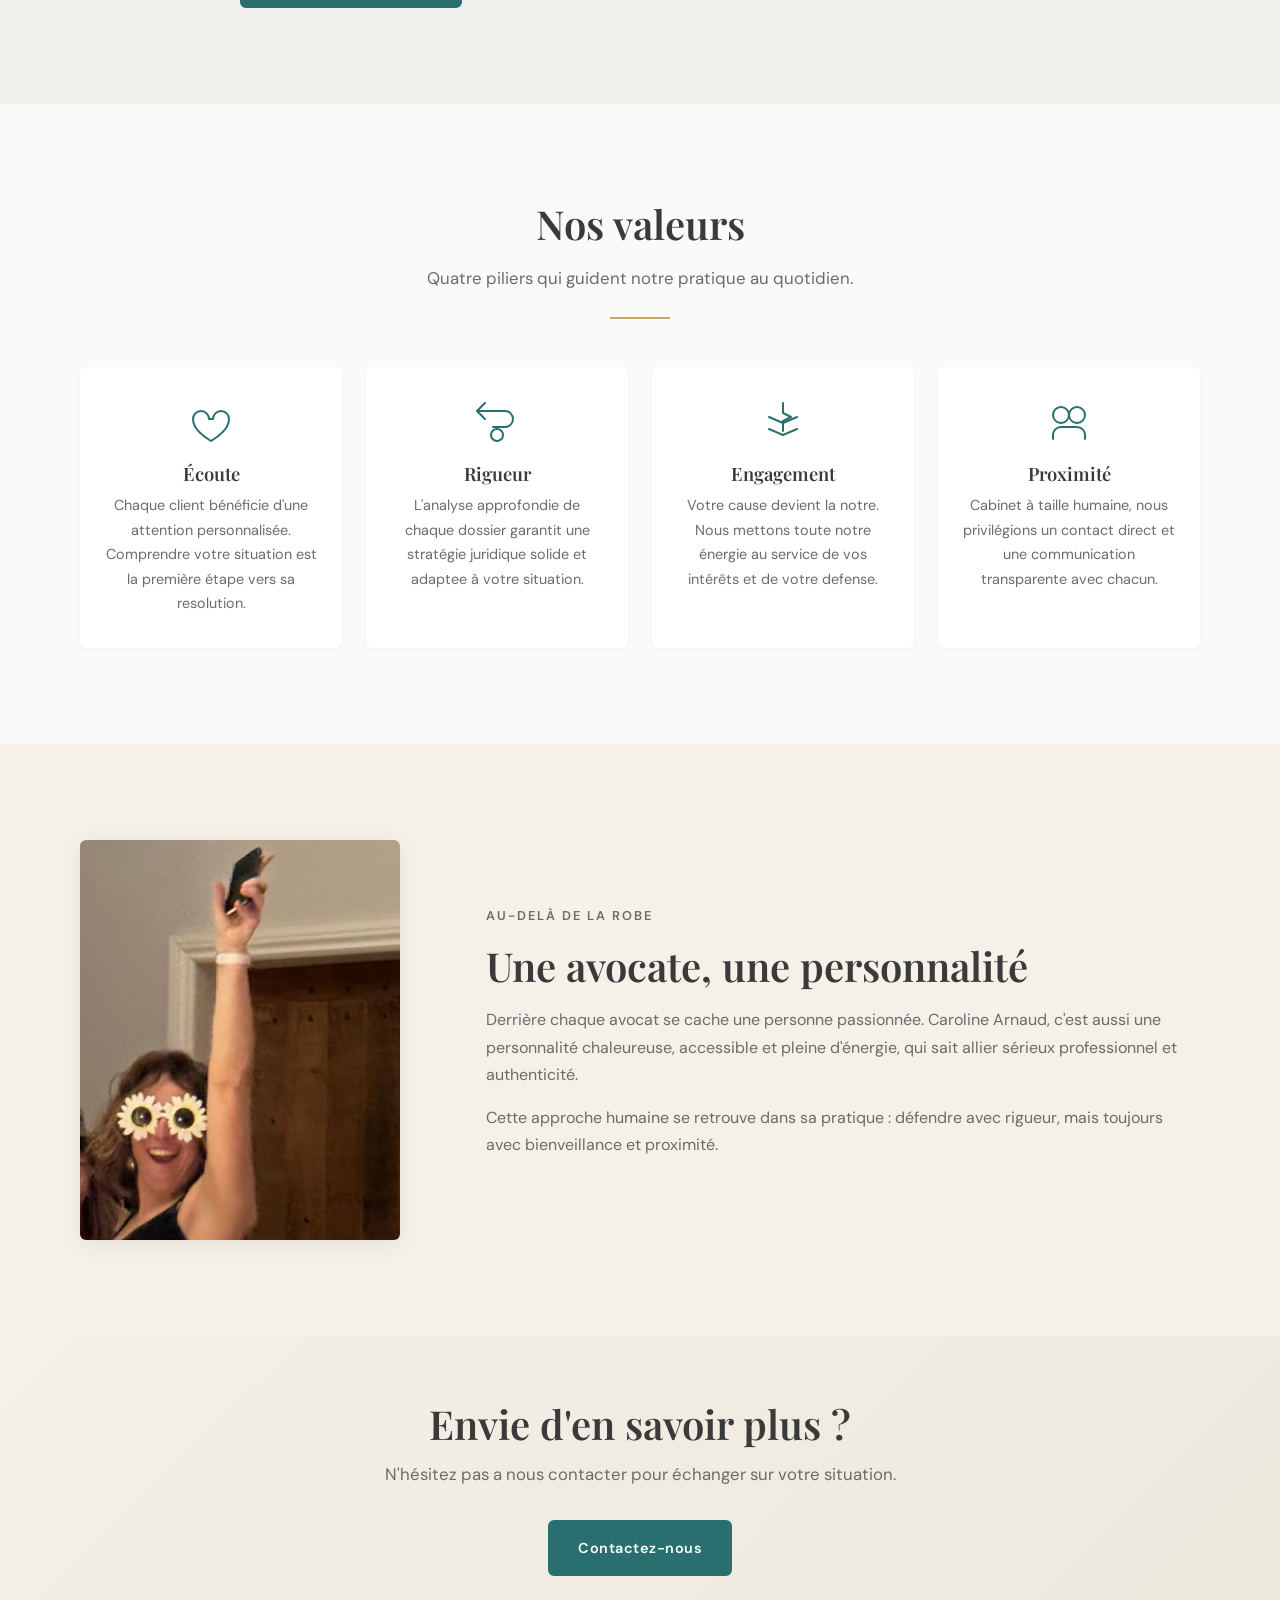
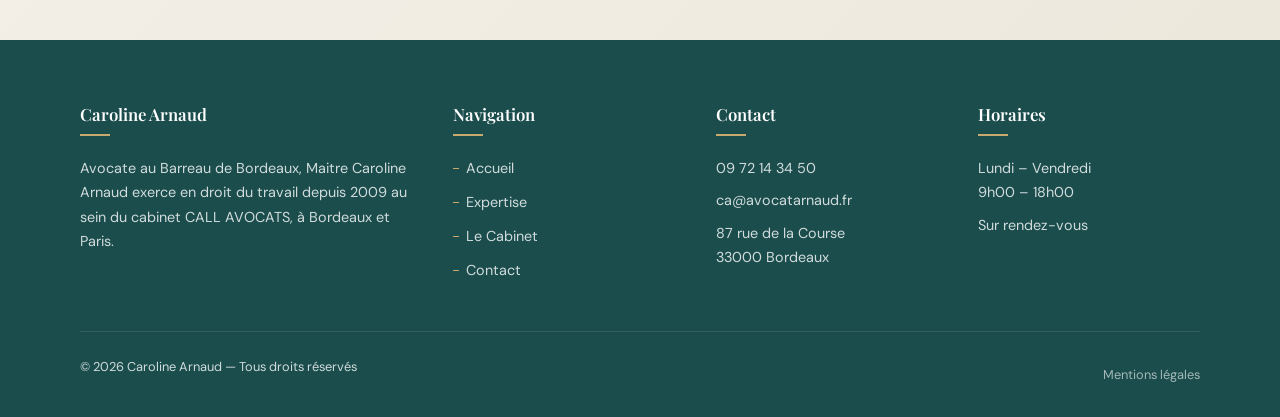
==== commit becd1132: "fix: add French accents + 3rd photo section on cabinet page - Fixed all missing French accents acros" ====
--- a/cabinet.html
+++ b/cabinet.html
@@ -3,7 +3,7 @@
 <head>
   <meta charset="UTF-8">
   <meta name="viewport" content="width=device-width, initial-scale=1.0">
-  <meta name="description" content="Decouvrez le cabinet CALL AVOCATS et Maitre Caroline Arnaud, avocate en droit du travail a Bordeaux et Paris depuis 2009.">
+  <meta name="description" content="Découvrez le cabinet CALL AVOCATS et Maitre Caroline Arnaud, avocate en droit du travail à Bordeaux et Paris depuis 2009.">
   <title>Le Cabinet — Caroline Arnaud | Avocate droit du travail Bordeaux &amp; Paris</title>
   <link rel="preconnect" href="https://fonts.googleapis.com">
   <link rel="preconnect" href="https://fonts.gstatic.com" crossorigin>
@@ -60,7 +60,7 @@
   <div class="page-header">
     <div class="container">
       <h1>Le Cabinet</h1>
-      <p>Decouvrez le parcours de Maitre Caroline Arnaud et les valeurs qui guident son exercice du droit du travail.</p>
+      <p>Découvrez le parcours de Maitre Caroline Arnaud et les valeurs qui guident son exercice du droit du travail.</p>
     </div>
   </div>
 
@@ -73,10 +73,10 @@
         </div>
         <div class="bio__content">
           <p class="label">Maitre Caroline Arnaud</p>
-          <h2>Une avocate engagee a vos cotes</h2>
-          <p>Inscrite au Barreau de Bordeaux depuis 2009, Maitre Caroline Arnaud a consacre sa carriere a la pratique du droit du travail. Animee par la conviction que chaque situation merite une attention particuliere, elle accompagne aussi bien les salaries que les employeurs dans la resolution de leurs problematiques sociales, a Bordeaux comme a Paris.</p>
-          <p>Au sein du cabinet CALL AVOCATS, situe en plein coeur de Bordeaux et egalement presente a Paris, Maitre Arnaud allie expertise juridique et approche humaine. Sa double competence &mdash; defense des salaries et conseil aux employeurs &mdash; lui confere une vision complete et nuancee du droit social.</p>
-          <p>Rigoureuse dans l'analyse, reactive dans l'action et toujours a l'ecoute, elle s'engage pleinement dans chaque dossier qui lui est confie.</p>
+          <h2>Une avocate engagée à vos côtés</h2>
+          <p>Inscrite au Barreau de Bordeaux depuis 2009, Maitre Caroline Arnaud a consacre sa carrière à la pratique du droit du travail. Animée par la conviction que chaque situation mérite une attention particulière, elle accompagne aussi bien les salariés et les employeurs dans la resolution de leurs problématiques sociales, à Bordeaux comme à Paris.</p>
+          <p>Au sein du cabinet CALL AVOCATS, situé en plein coeur de Bordeaux et egalement présente à Paris, Maitre Arnaud allie expertise juridique et approche humaine. Sa double compétence &mdash; defense des salariés et conseil aux employeurs &mdash; lui confère une vision complete et nuancée du droit social.</p>
+          <p>Rigoureuse dans l'analyse, réactive dans l'action et toujours à l'écoute, elle s'engage pleinement dans chaque dossier qui lui est confié.</p>
         </div>
       </div>
     </div>
@@ -88,13 +88,13 @@
       <div class="section-title">
         <p class="label">Le cabinet</p>
         <h2>CALL AVOCATS</h2>
-        <p>Un cabinet a taille humaine dedie au droit du travail, au coeur de Bordeaux.</p>
+        <p>Un cabinet à taille humaine dédié au droit du travail, au coeur de Bordeaux.</p>
       </div>
       <div class="bio animate" style="max-width: 800px; margin: 0 auto;">
         <div class="bio__content" style="grid-column: 1 / -1;">
           <p>Le cabinet CALL AVOCATS est situe au 87 rue de la Course, en plein centre de Bordeaux. Facilement accessible, il offre un cadre propice a l'echange et a la confidentialite.</p>
-          <p>La specialisation exclusive en droit du travail permet a Maitre Arnaud de proposer une expertise pointue et actualisee, au service d'une clientele de particuliers comme d'entreprises de toutes tailles.</p>
-          <p>Chaque dossier beneficie d'un suivi personnalise et d'une communication reguliere, parce qu'un bon accompagnement juridique passe aussi par une relation de confiance.</p>
+          <p>La spécialisation exclusive en droit du travail permet a Maitre Arnaud de proposer une expertise pointue et actualisée, au service d'une clientele de particuliers comme d'entreprises de toutes tailles.</p>
+          <p>Chaque dossier bénéficie d'un suivi personnalisé et d'une communication régulière, parce qu'un bon accompagnement juridique passe aussi par une relation de confiance.</p>
           <div style="margin-top: 1.5rem;">
             <a href="contact.html" class="btn btn--primary">Prendre rendez-vous</a>
           </div>
@@ -116,8 +116,8 @@
           <div class="value-card__icon">
             <svg viewBox="0 0 48 48" fill="none" stroke="currentColor" stroke-width="2" stroke-linecap="round" stroke-linejoin="round"><path d="M24 42C14 36 6 28 6 20a8 8 0 0116 0h4a8 8 0 0116 0c0 8-8 16-18 22z"/></svg>
           </div>
-          <h3>Ecoute</h3>
-          <p>Chaque client beneficie d'une attention personnalisee. Comprendre votre situation est la premiere etape vers sa resolution.</p>
+          <h3>Écoute</h3>
+          <p>Chaque client bénéficie d'une attention personnalisée. Comprendre votre situation est la première étape vers sa resolution.</p>
         </div>
 
         <div class="value-card animate animate--delay-1">
@@ -125,7 +125,7 @@
             <svg viewBox="0 0 48 48" fill="none" stroke="currentColor" stroke-width="2" stroke-linecap="round" stroke-linejoin="round"><path d="M12 4l-8 8 8 8"/><path d="M4 12h28a8 8 0 010 16H20"/><circle cx="24" cy="36" r="6"/><path d="M24 30v-2"/></svg>
           </div>
           <h3>Rigueur</h3>
-          <p>L'analyse approfondie de chaque dossier garantit une strategie juridique solide et adaptee a votre situation.</p>
+          <p>L'analyse approfondie de chaque dossier garantit une stratégie juridique solide et adaptee à votre situation.</p>
         </div>
 
         <div class="value-card animate animate--delay-2">
@@ -133,17 +133,34 @@
             <svg viewBox="0 0 48 48" fill="none" stroke="currentColor" stroke-width="2" stroke-linecap="round" stroke-linejoin="round"><path d="M24 4v10l8 4-8 4v10"/><path d="M10 18l14 6 14-6"/><path d="M10 30l14 6 14-6"/></svg>
           </div>
           <h3>Engagement</h3>
-          <p>Votre cause devient la notre. Nous mettons toute notre energie au service de vos interets et de votre defense.</p>
+          <p>Votre cause devient la notre. Nous mettons toute notre énergie au service de vos intérêts et de votre defense.</p>
         </div>
 
         <div class="value-card animate animate--delay-3">
           <div class="value-card__icon">
             <svg viewBox="0 0 48 48" fill="none" stroke="currentColor" stroke-width="2" stroke-linecap="round" stroke-linejoin="round"><circle cx="16" cy="16" r="8"/><circle cx="32" cy="16" r="8"/><path d="M8 40v-4a8 8 0 018-8h16a8 8 0 018 8v4"/></svg>
           </div>
-          <h3>Proximite</h3>
-          <p>Cabinet a taille humaine, nous privilegions un contact direct et une communication transparente avec chacun.</p>
-        </div>
-
+          <h3>Proximité</h3>
+          <p>Cabinet à taille humaine, nous privilégions un contact direct et une communication transparente avec chacun.</p>
+        </div>
+
+      </div>
+    </div>
+  </section>
+
+  <!-- PERSONNALITE -->
+  <section class="section section--warm">
+    <div class="container">
+      <div class="bio animate" style="align-items: center;">
+        <div class="bio__image">
+          <img src="img/caroline-arnaud-2.jpg" alt="Caroline Arnaud, un moment de convivialité" style="max-width: 320px; height: 400px; object-fit: cover; object-position: center top;" loading="lazy">
+        </div>
+        <div class="bio__content">
+          <p class="label">Au-delà de la robe</p>
+          <h2>Une avocate, une personnalité</h2>
+          <p>Derrière chaque avocat se cache une personne passionnée. Caroline Arnaud, c'est aussi une personnalité chaleureuse, accessible et pleine d'énergie, qui sait allier sérieux professionnel et authenticité.</p>
+          <p>Cette approche humaine se retrouve dans sa pratique : défendre avec rigueur, mais toujours avec bienveillance et proximité.</p>
+        </div>
       </div>
     </div>
   </section>
@@ -152,7 +169,7 @@
   <section class="cta-banner">
     <div class="container">
       <h2>Envie d'en savoir plus ?</h2>
-      <p>N'hesitez pas a nous contacter pour echanger sur votre situation.</p>
+      <p>N'hésitez pas a nous contacter pour échanger sur votre situation.</p>
       <a href="contact.html" class="btn btn--primary">Contactez-nous</a>
     </div>
   </section>
@@ -163,7 +180,7 @@
       <div class="footer__grid">
         <div class="footer__col">
           <h4>Caroline Arnaud</h4>
-          <p>Avocate au Barreau de Bordeaux, Maitre Caroline Arnaud exerce en droit du travail depuis 2009 au sein du cabinet CALL AVOCATS, a Bordeaux et Paris.</p>
+          <p>Avocate au Barreau de Bordeaux, Maitre Caroline Arnaud exerce en droit du travail depuis 2009 au sein du cabinet CALL AVOCATS, à Bordeaux et Paris.</p>
         </div>
         <div class="footer__col">
           <h4>Navigation</h4>
@@ -187,8 +204,8 @@
         </div>
       </div>
       <div class="footer__bottom">
-        <p>&copy; 2026 Caroline Arnaud &mdash; Tous droits reserves</p>
-        <a href="mentions-legales.html">Mentions legales</a>
+        <p>&copy; 2026 Caroline Arnaud &mdash; Tous droits réservés</p>
+        <a href="mentions-légales.html">Mentions légales</a>
       </div>
     </div>
   </footer>
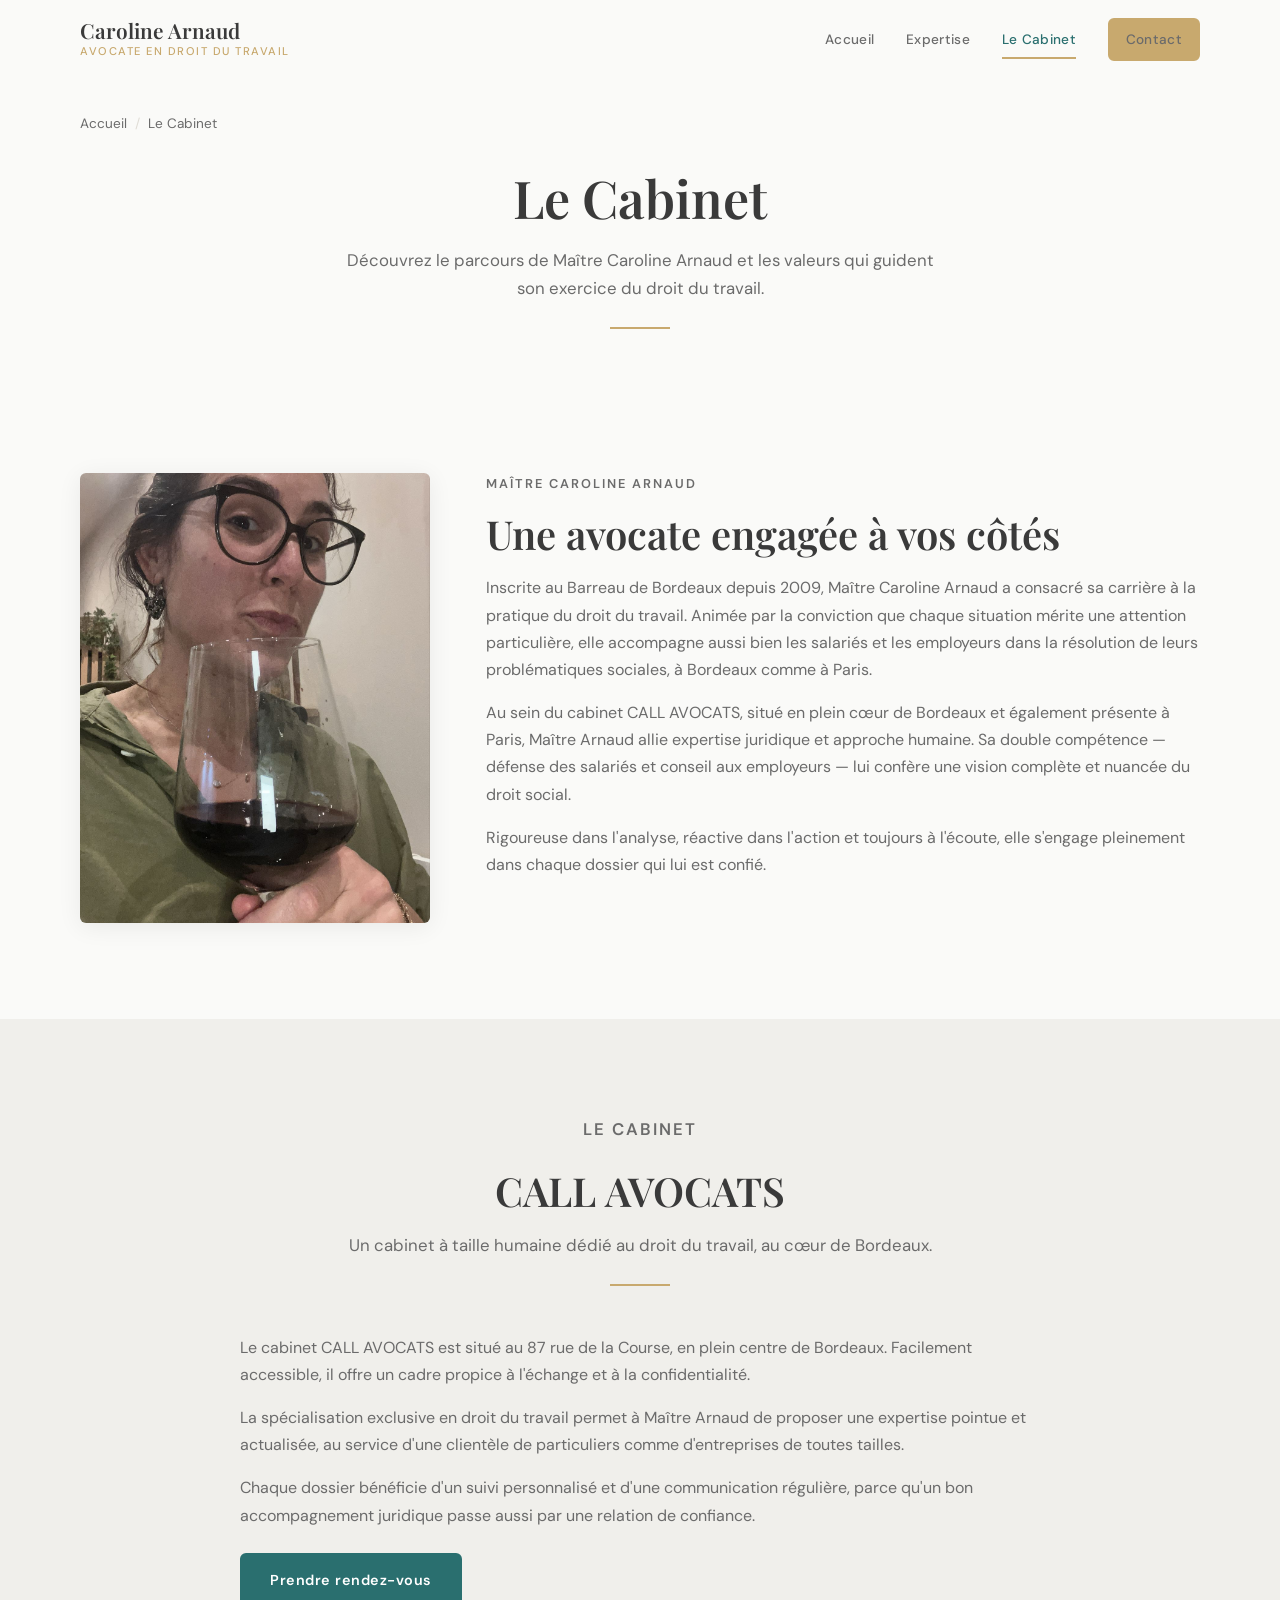
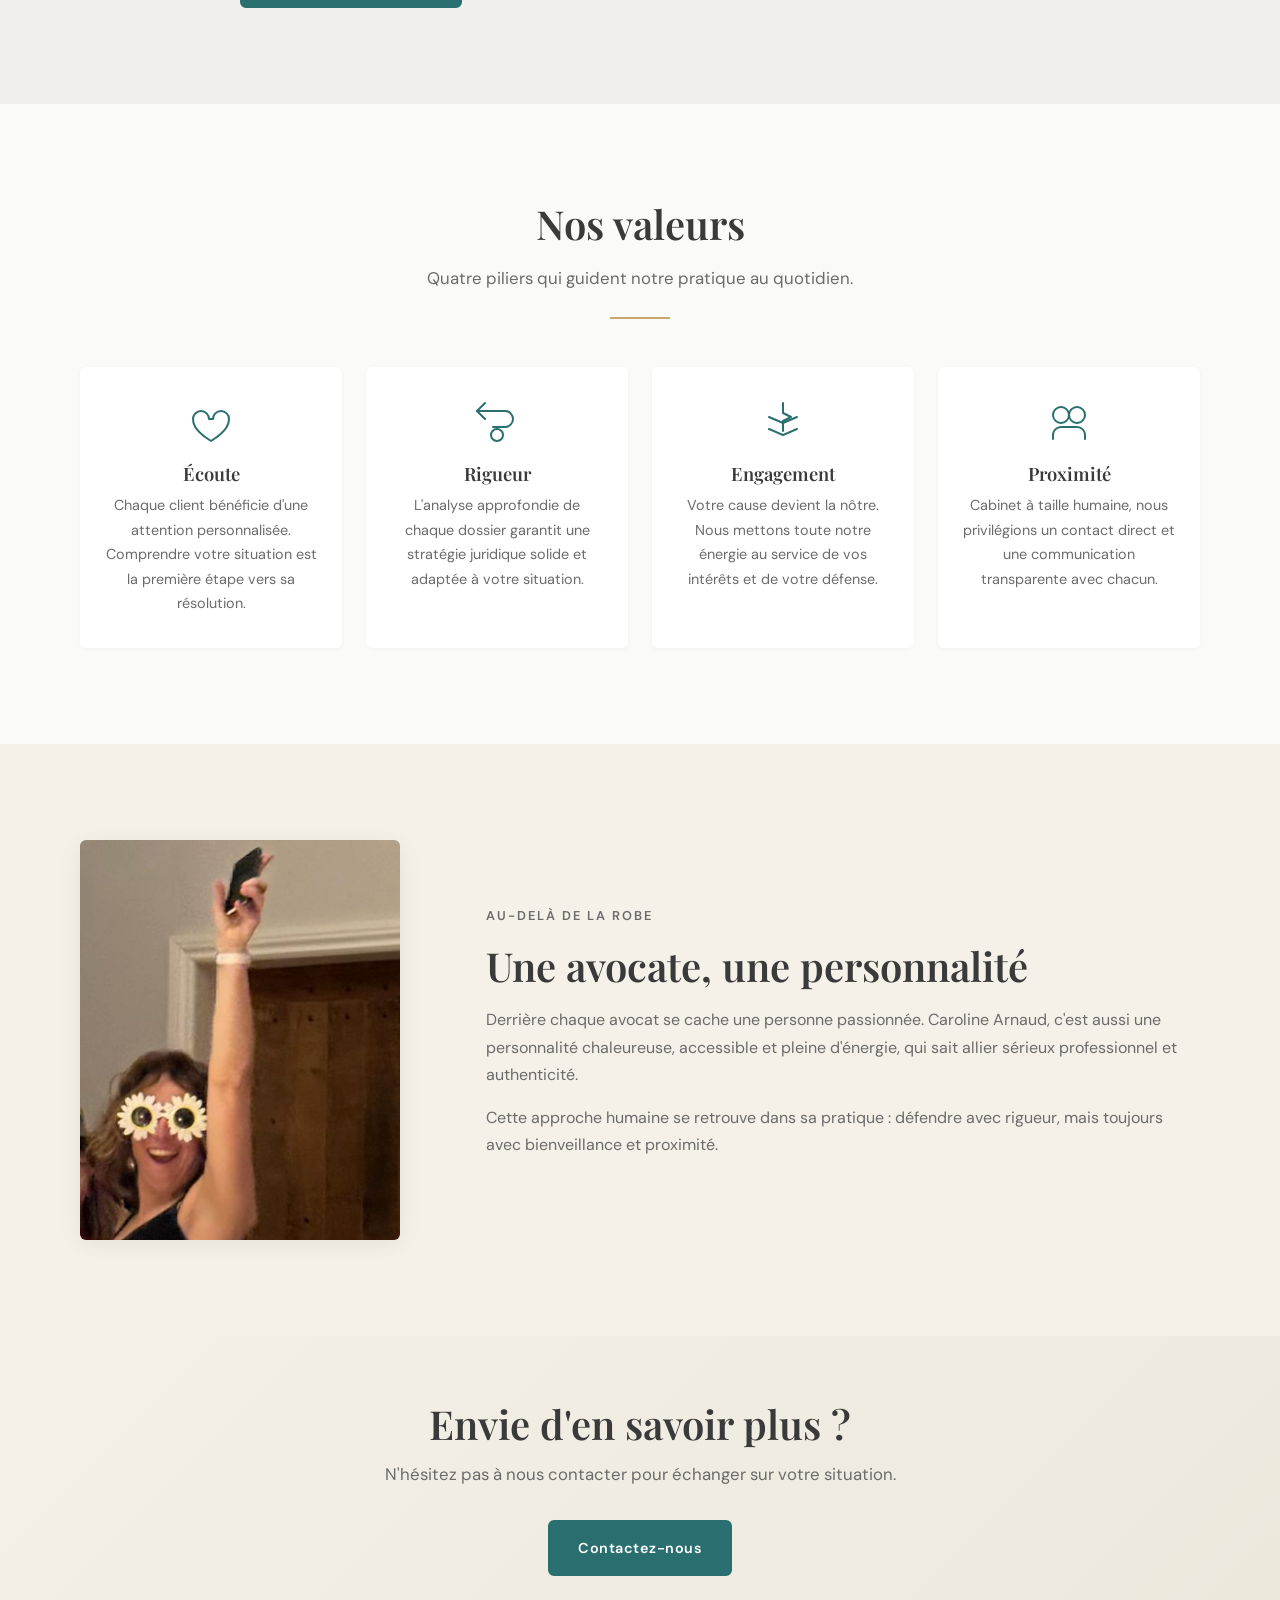
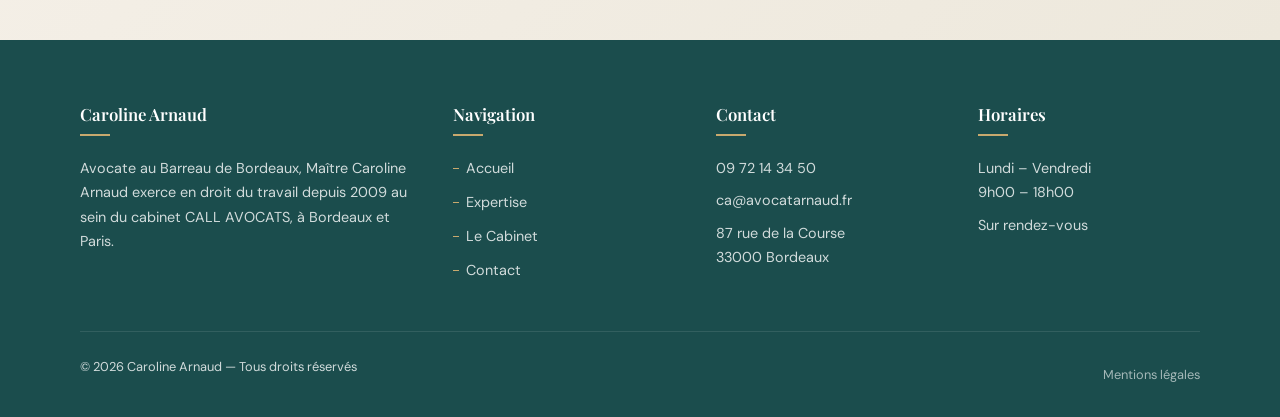
==== commit bd02033a: "fix: correction complète des accents français sur toutes les pages - Maître (î) corrigé partout (met" ====
--- a/cabinet.html
+++ b/cabinet.html
@@ -3,7 +3,7 @@
 <head>
   <meta charset="UTF-8">
   <meta name="viewport" content="width=device-width, initial-scale=1.0">
-  <meta name="description" content="Découvrez le cabinet CALL AVOCATS et Maitre Caroline Arnaud, avocate en droit du travail à Bordeaux et Paris depuis 2009.">
+  <meta name="description" content="Découvrez le cabinet CALL AVOCATS et Maître Caroline Arnaud, avocate en droit du travail à Bordeaux et Paris depuis 2009.">
   <title>Le Cabinet — Caroline Arnaud | Avocate droit du travail Bordeaux &amp; Paris</title>
   <link rel="preconnect" href="https://fonts.googleapis.com">
   <link rel="preconnect" href="https://fonts.gstatic.com" crossorigin>
@@ -60,7 +60,7 @@
   <div class="page-header">
     <div class="container">
       <h1>Le Cabinet</h1>
-      <p>Découvrez le parcours de Maitre Caroline Arnaud et les valeurs qui guident son exercice du droit du travail.</p>
+      <p>Découvrez le parcours de Maître Caroline Arnaud et les valeurs qui guident son exercice du droit du travail.</p>
     </div>
   </div>
 
@@ -69,13 +69,13 @@
     <div class="container">
       <div class="bio animate">
         <div class="bio__image">
-          <img src="img/caroline-arnaud.jpg" alt="Maitre Caroline Arnaud, avocate en droit du travail a Bordeaux" loading="lazy">
+          <img src="img/caroline-arnaud.jpg" alt="Maître Caroline Arnaud, avocate en droit du travail à Bordeaux" loading="lazy">
         </div>
         <div class="bio__content">
-          <p class="label">Maitre Caroline Arnaud</p>
+          <p class="label">Maître Caroline Arnaud</p>
           <h2>Une avocate engagée à vos côtés</h2>
-          <p>Inscrite au Barreau de Bordeaux depuis 2009, Maitre Caroline Arnaud a consacre sa carrière à la pratique du droit du travail. Animée par la conviction que chaque situation mérite une attention particulière, elle accompagne aussi bien les salariés et les employeurs dans la resolution de leurs problématiques sociales, à Bordeaux comme à Paris.</p>
-          <p>Au sein du cabinet CALL AVOCATS, situé en plein coeur de Bordeaux et egalement présente à Paris, Maitre Arnaud allie expertise juridique et approche humaine. Sa double compétence &mdash; defense des salariés et conseil aux employeurs &mdash; lui confère une vision complete et nuancée du droit social.</p>
+          <p>Inscrite au Barreau de Bordeaux depuis 2009, Maître Caroline Arnaud a consacré sa carrière à la pratique du droit du travail. Animée par la conviction que chaque situation mérite une attention particulière, elle accompagne aussi bien les salariés et les employeurs dans la résolution de leurs problématiques sociales, à Bordeaux comme à Paris.</p>
+          <p>Au sein du cabinet CALL AVOCATS, situé en plein cœur de Bordeaux et également présente à Paris, Maître Arnaud allie expertise juridique et approche humaine. Sa double compétence &mdash; défense des salariés et conseil aux employeurs &mdash; lui confère une vision complète et nuancée du droit social.</p>
           <p>Rigoureuse dans l'analyse, réactive dans l'action et toujours à l'écoute, elle s'engage pleinement dans chaque dossier qui lui est confié.</p>
         </div>
       </div>
@@ -88,12 +88,12 @@
       <div class="section-title">
         <p class="label">Le cabinet</p>
         <h2>CALL AVOCATS</h2>
-        <p>Un cabinet à taille humaine dédié au droit du travail, au coeur de Bordeaux.</p>
+        <p>Un cabinet à taille humaine dédié au droit du travail, au cœur de Bordeaux.</p>
       </div>
       <div class="bio animate" style="max-width: 800px; margin: 0 auto;">
         <div class="bio__content" style="grid-column: 1 / -1;">
-          <p>Le cabinet CALL AVOCATS est situe au 87 rue de la Course, en plein centre de Bordeaux. Facilement accessible, il offre un cadre propice a l'echange et a la confidentialite.</p>
-          <p>La spécialisation exclusive en droit du travail permet a Maitre Arnaud de proposer une expertise pointue et actualisée, au service d'une clientele de particuliers comme d'entreprises de toutes tailles.</p>
+          <p>Le cabinet CALL AVOCATS est situé au 87 rue de la Course, en plein centre de Bordeaux. Facilement accessible, il offre un cadre propice à l'échange et à la confidentialité.</p>
+          <p>La spécialisation exclusive en droit du travail permet à Maître Arnaud de proposer une expertise pointue et actualisée, au service d'une clientèle de particuliers comme d'entreprises de toutes tailles.</p>
           <p>Chaque dossier bénéficie d'un suivi personnalisé et d'une communication régulière, parce qu'un bon accompagnement juridique passe aussi par une relation de confiance.</p>
           <div style="margin-top: 1.5rem;">
             <a href="contact.html" class="btn btn--primary">Prendre rendez-vous</a>
@@ -117,7 +117,7 @@
             <svg viewBox="0 0 48 48" fill="none" stroke="currentColor" stroke-width="2" stroke-linecap="round" stroke-linejoin="round"><path d="M24 42C14 36 6 28 6 20a8 8 0 0116 0h4a8 8 0 0116 0c0 8-8 16-18 22z"/></svg>
           </div>
           <h3>Écoute</h3>
-          <p>Chaque client bénéficie d'une attention personnalisée. Comprendre votre situation est la première étape vers sa resolution.</p>
+          <p>Chaque client bénéficie d'une attention personnalisée. Comprendre votre situation est la première étape vers sa résolution.</p>
         </div>
 
         <div class="value-card animate animate--delay-1">
@@ -125,7 +125,7 @@
             <svg viewBox="0 0 48 48" fill="none" stroke="currentColor" stroke-width="2" stroke-linecap="round" stroke-linejoin="round"><path d="M12 4l-8 8 8 8"/><path d="M4 12h28a8 8 0 010 16H20"/><circle cx="24" cy="36" r="6"/><path d="M24 30v-2"/></svg>
           </div>
           <h3>Rigueur</h3>
-          <p>L'analyse approfondie de chaque dossier garantit une stratégie juridique solide et adaptee à votre situation.</p>
+          <p>L'analyse approfondie de chaque dossier garantit une stratégie juridique solide et adaptée à votre situation.</p>
         </div>
 
         <div class="value-card animate animate--delay-2">
@@ -133,7 +133,7 @@
             <svg viewBox="0 0 48 48" fill="none" stroke="currentColor" stroke-width="2" stroke-linecap="round" stroke-linejoin="round"><path d="M24 4v10l8 4-8 4v10"/><path d="M10 18l14 6 14-6"/><path d="M10 30l14 6 14-6"/></svg>
           </div>
           <h3>Engagement</h3>
-          <p>Votre cause devient la notre. Nous mettons toute notre énergie au service de vos intérêts et de votre defense.</p>
+          <p>Votre cause devient la nôtre. Nous mettons toute notre énergie au service de vos intérêts et de votre défense.</p>
         </div>
 
         <div class="value-card animate animate--delay-3">
@@ -169,7 +169,7 @@
   <section class="cta-banner">
     <div class="container">
       <h2>Envie d'en savoir plus ?</h2>
-      <p>N'hésitez pas a nous contacter pour échanger sur votre situation.</p>
+      <p>N'hésitez pas à nous contacter pour échanger sur votre situation.</p>
       <a href="contact.html" class="btn btn--primary">Contactez-nous</a>
     </div>
   </section>
@@ -180,7 +180,7 @@
       <div class="footer__grid">
         <div class="footer__col">
           <h4>Caroline Arnaud</h4>
-          <p>Avocate au Barreau de Bordeaux, Maitre Caroline Arnaud exerce en droit du travail depuis 2009 au sein du cabinet CALL AVOCATS, à Bordeaux et Paris.</p>
+          <p>Avocate au Barreau de Bordeaux, Maître Caroline Arnaud exerce en droit du travail depuis 2009 au sein du cabinet CALL AVOCATS, à Bordeaux et Paris.</p>
         </div>
         <div class="footer__col">
           <h4>Navigation</h4>
@@ -205,7 +205,7 @@
       </div>
       <div class="footer__bottom">
         <p>&copy; 2026 Caroline Arnaud &mdash; Tous droits réservés</p>
-        <a href="mentions-légales.html">Mentions légales</a>
+        <a href="mentions-legales.html">Mentions légales</a>
       </div>
     </div>
   </footer>
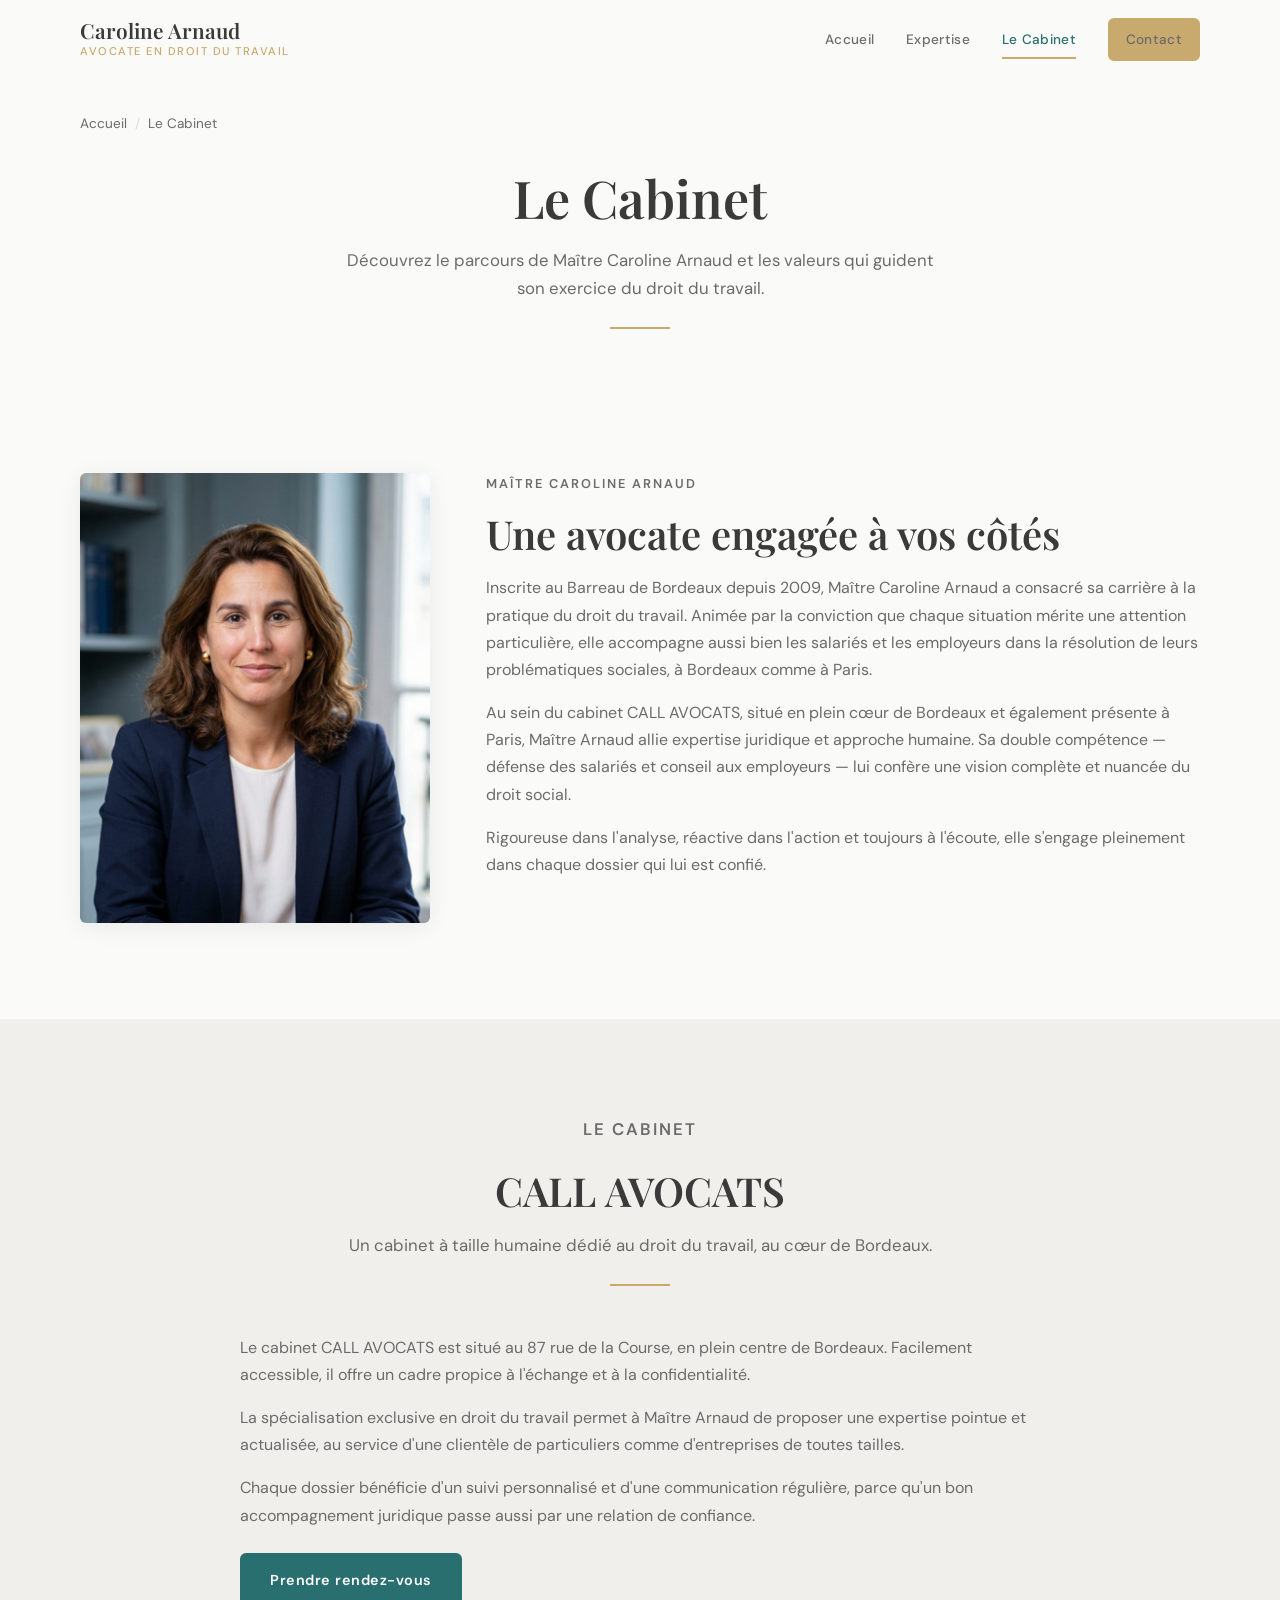
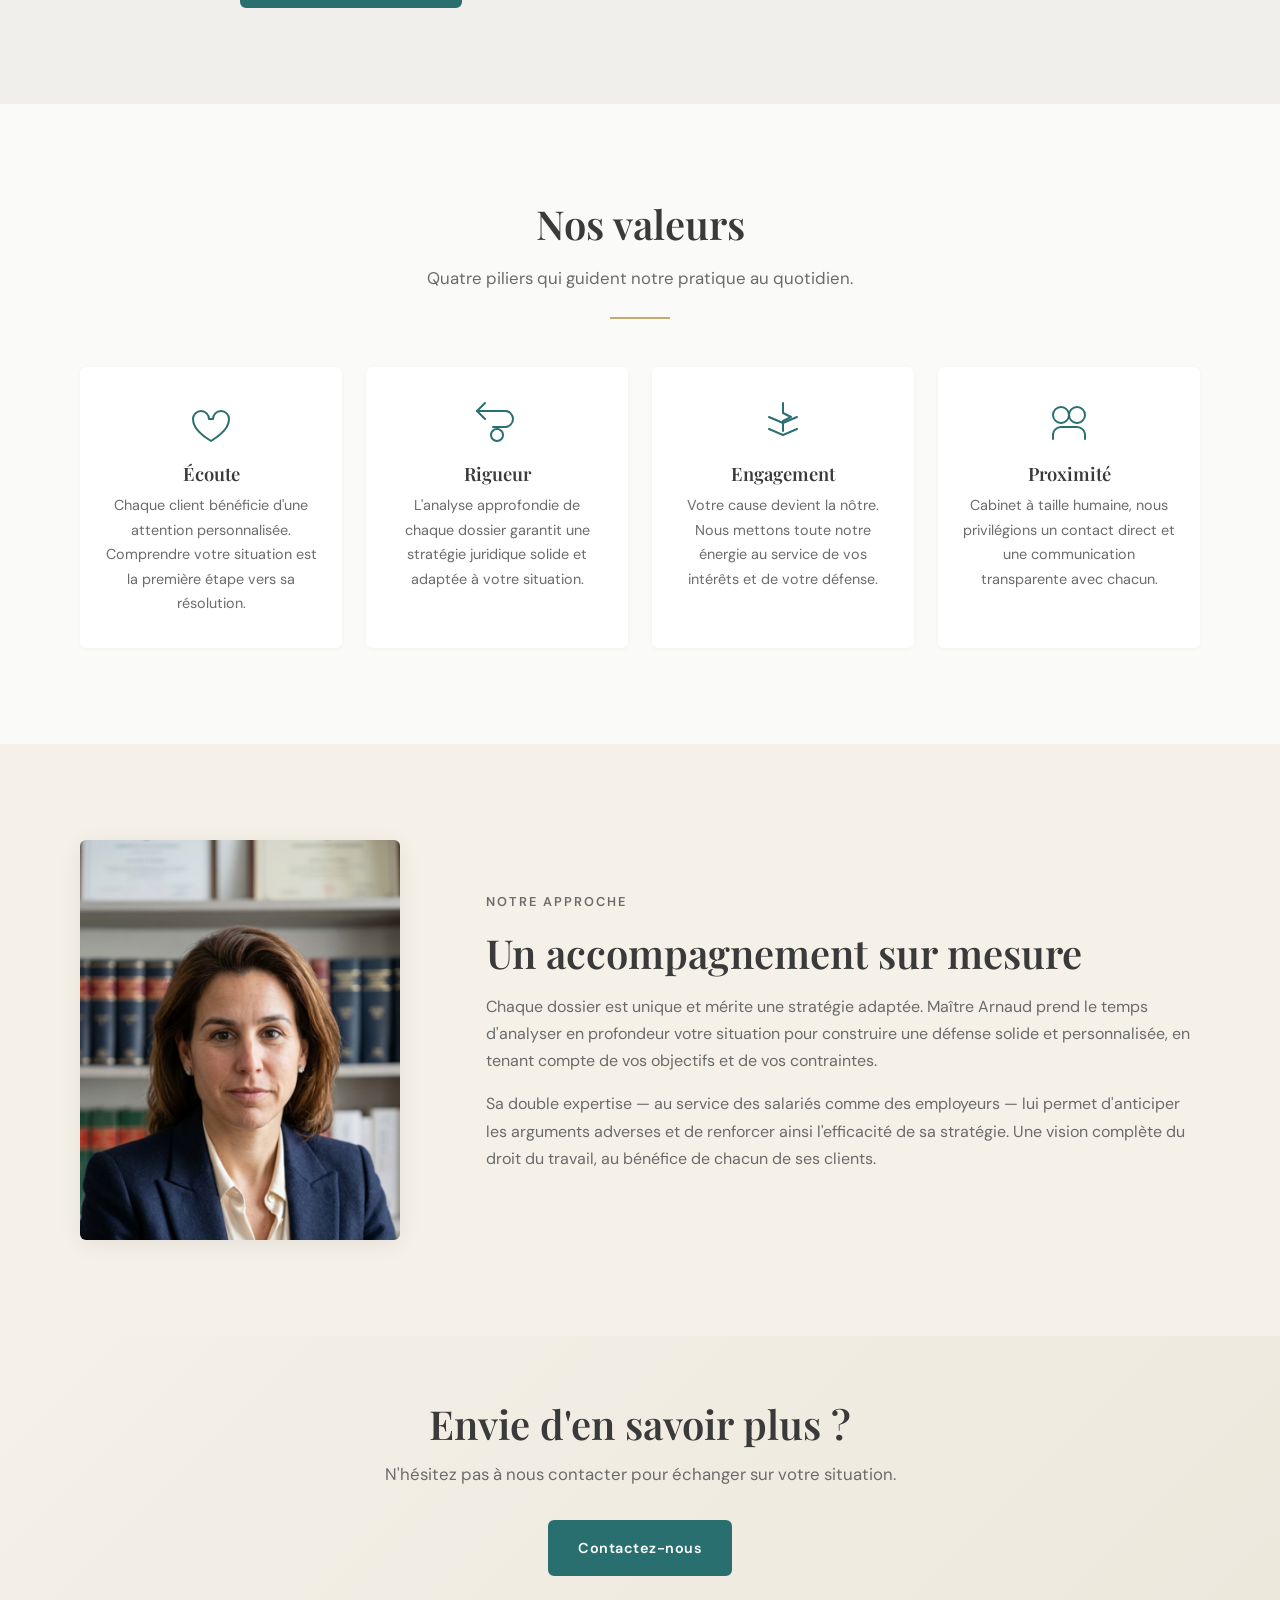
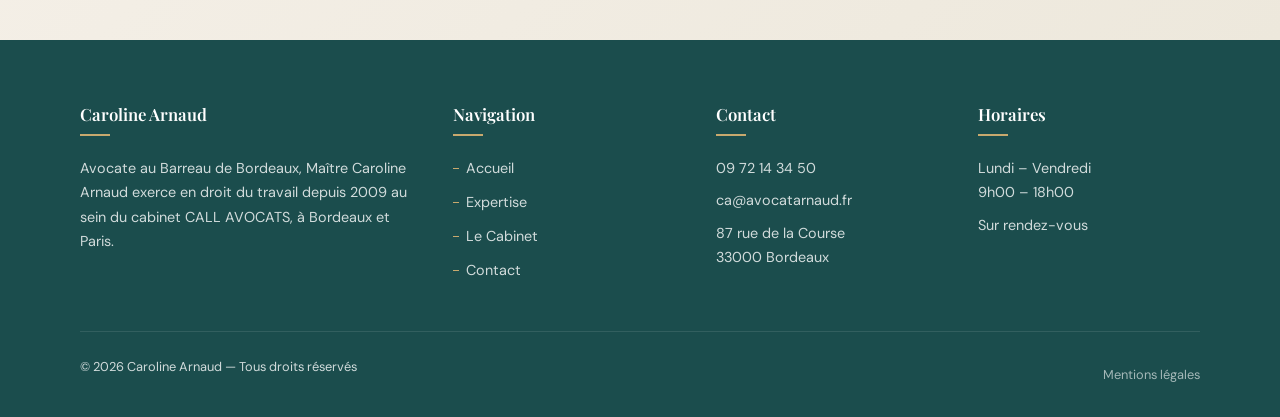
==== commit f3ba2e53: "feat: nouvelles photos pro validées + section cabinet 100% professionnelle Remplacement des photos p" ====
--- a/cabinet.html
+++ b/cabinet.html
@@ -148,18 +148,18 @@
     </div>
   </section>
 
-  <!-- PERSONNALITE -->
+  <!-- APPROCHE -->
   <section class="section section--warm">
     <div class="container">
       <div class="bio animate" style="align-items: center;">
         <div class="bio__image">
-          <img src="img/caroline-arnaud-2.jpg" alt="Caroline Arnaud, un moment de convivialité" style="max-width: 320px; height: 400px; object-fit: cover; object-position: center top;" loading="lazy">
+          <img src="img/caroline-arnaud-2.jpg" alt="Maître Caroline Arnaud, avocate en droit du travail" style="max-width: 320px; height: 400px; object-fit: cover; object-position: center top;" loading="lazy">
         </div>
         <div class="bio__content">
-          <p class="label">Au-delà de la robe</p>
-          <h2>Une avocate, une personnalité</h2>
-          <p>Derrière chaque avocat se cache une personne passionnée. Caroline Arnaud, c'est aussi une personnalité chaleureuse, accessible et pleine d'énergie, qui sait allier sérieux professionnel et authenticité.</p>
-          <p>Cette approche humaine se retrouve dans sa pratique : défendre avec rigueur, mais toujours avec bienveillance et proximité.</p>
+          <p class="label">Notre approche</p>
+          <h2>Un accompagnement sur mesure</h2>
+          <p>Chaque dossier est unique et mérite une stratégie adaptée. Maître Arnaud prend le temps d'analyser en profondeur votre situation pour construire une défense solide et personnalisée, en tenant compte de vos objectifs et de vos contraintes.</p>
+          <p>Sa double expertise &mdash; au service des salariés comme des employeurs &mdash; lui permet d'anticiper les arguments adverses et de renforcer ainsi l'efficacité de sa stratégie. Une vision complète du droit du travail, au bénéfice de chacun de ses clients.</p>
         </div>
       </div>
     </div>
